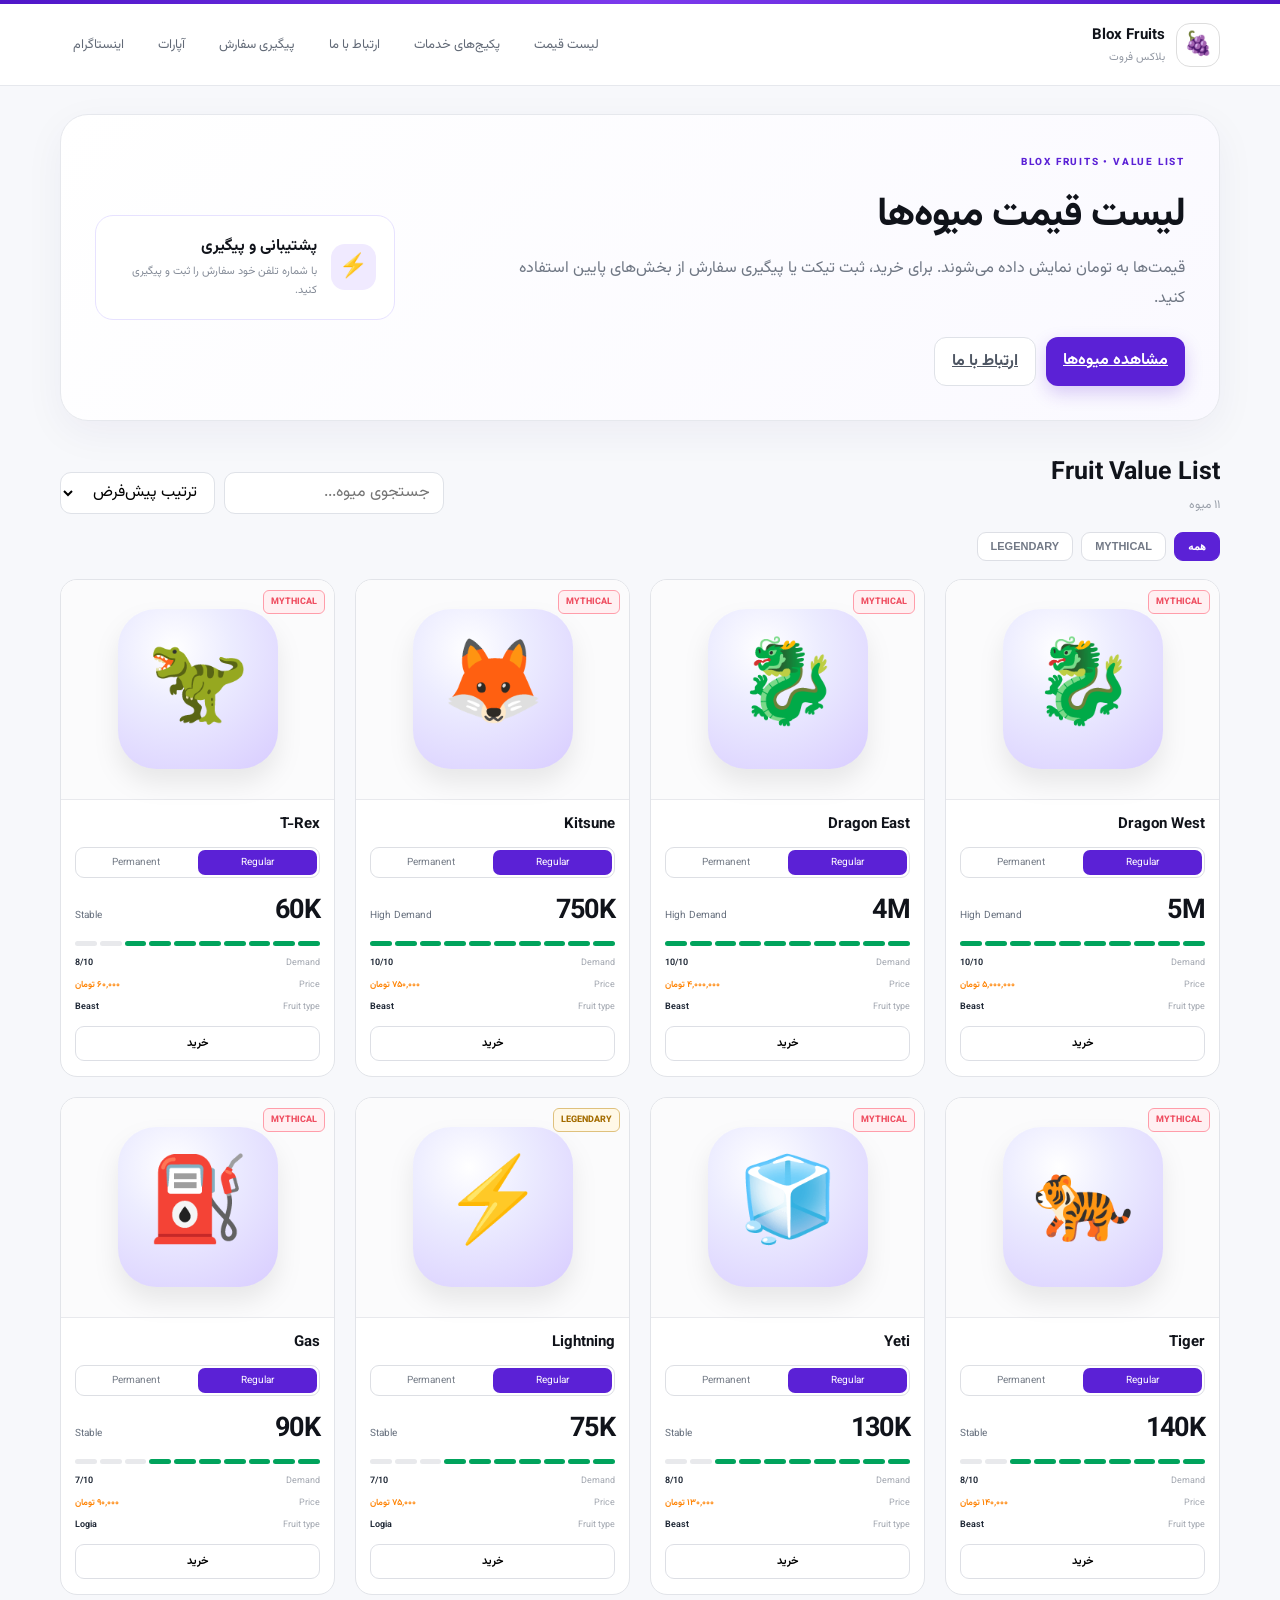
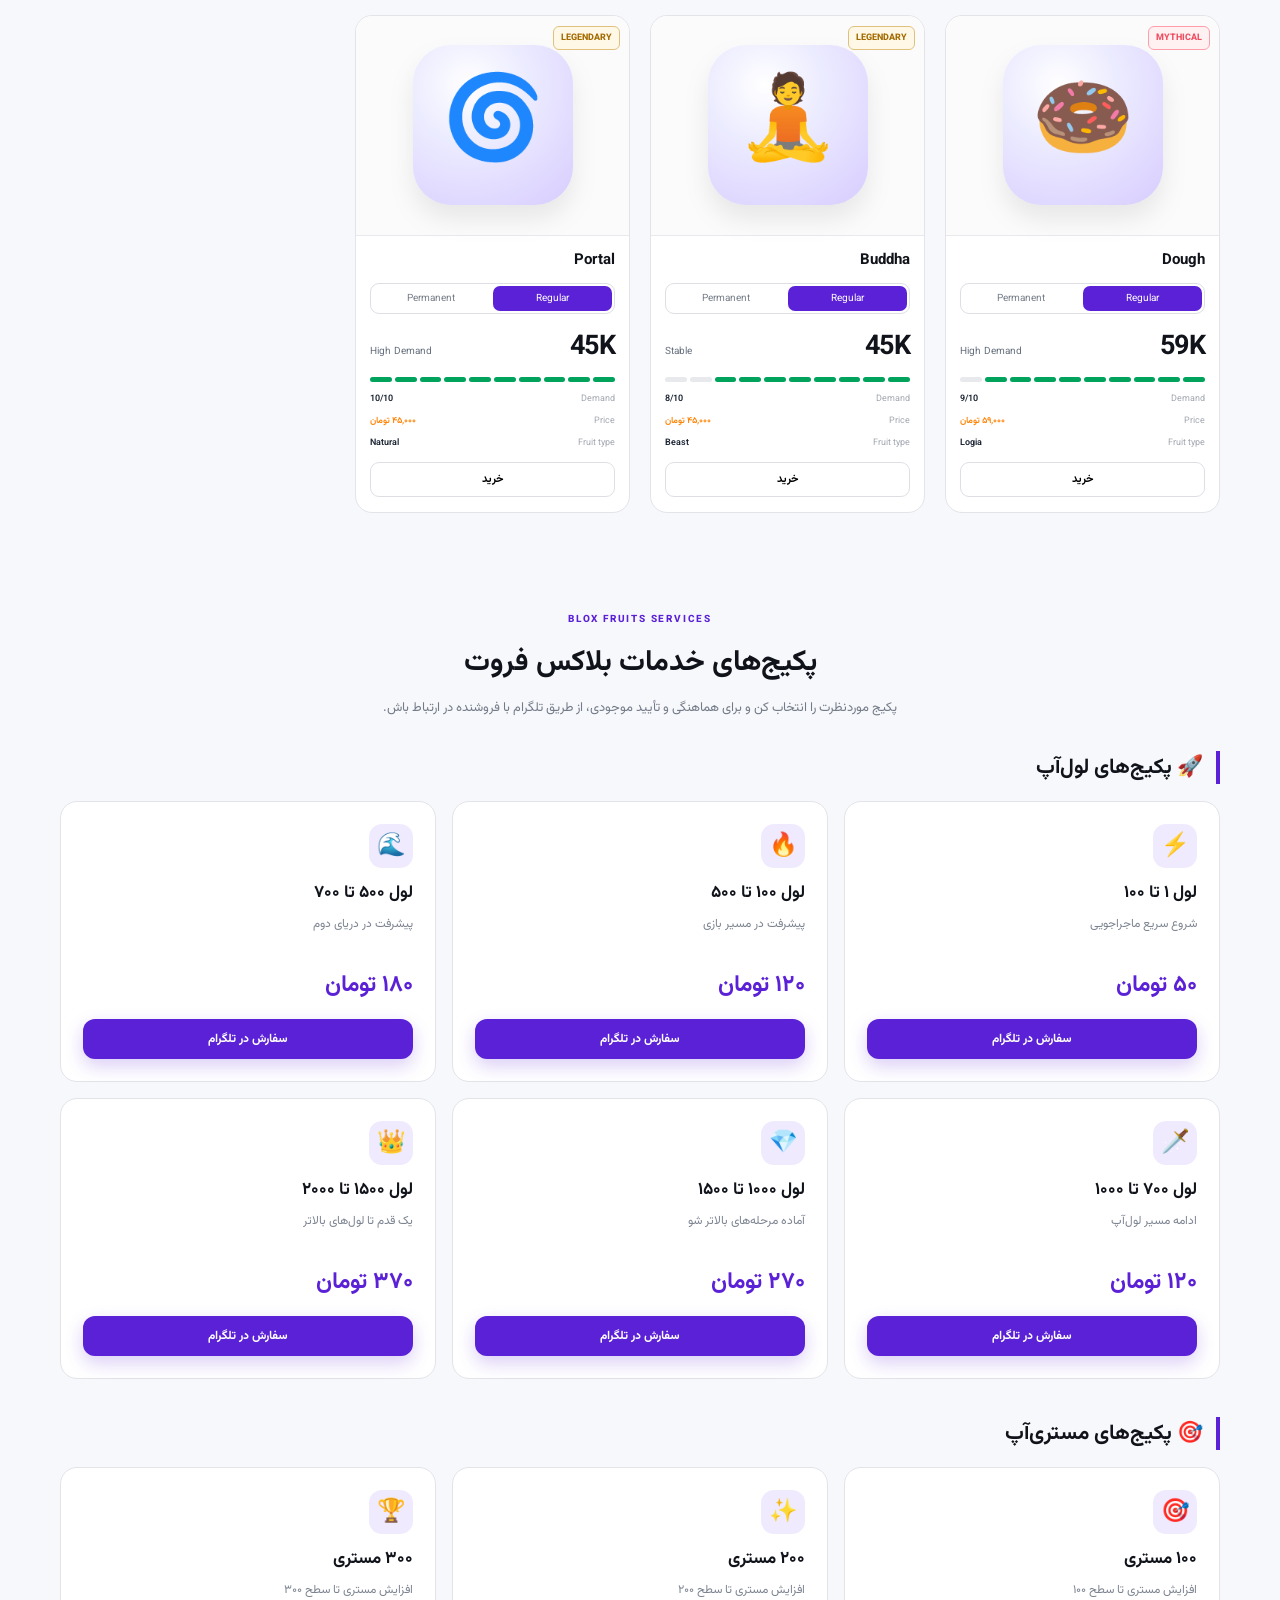
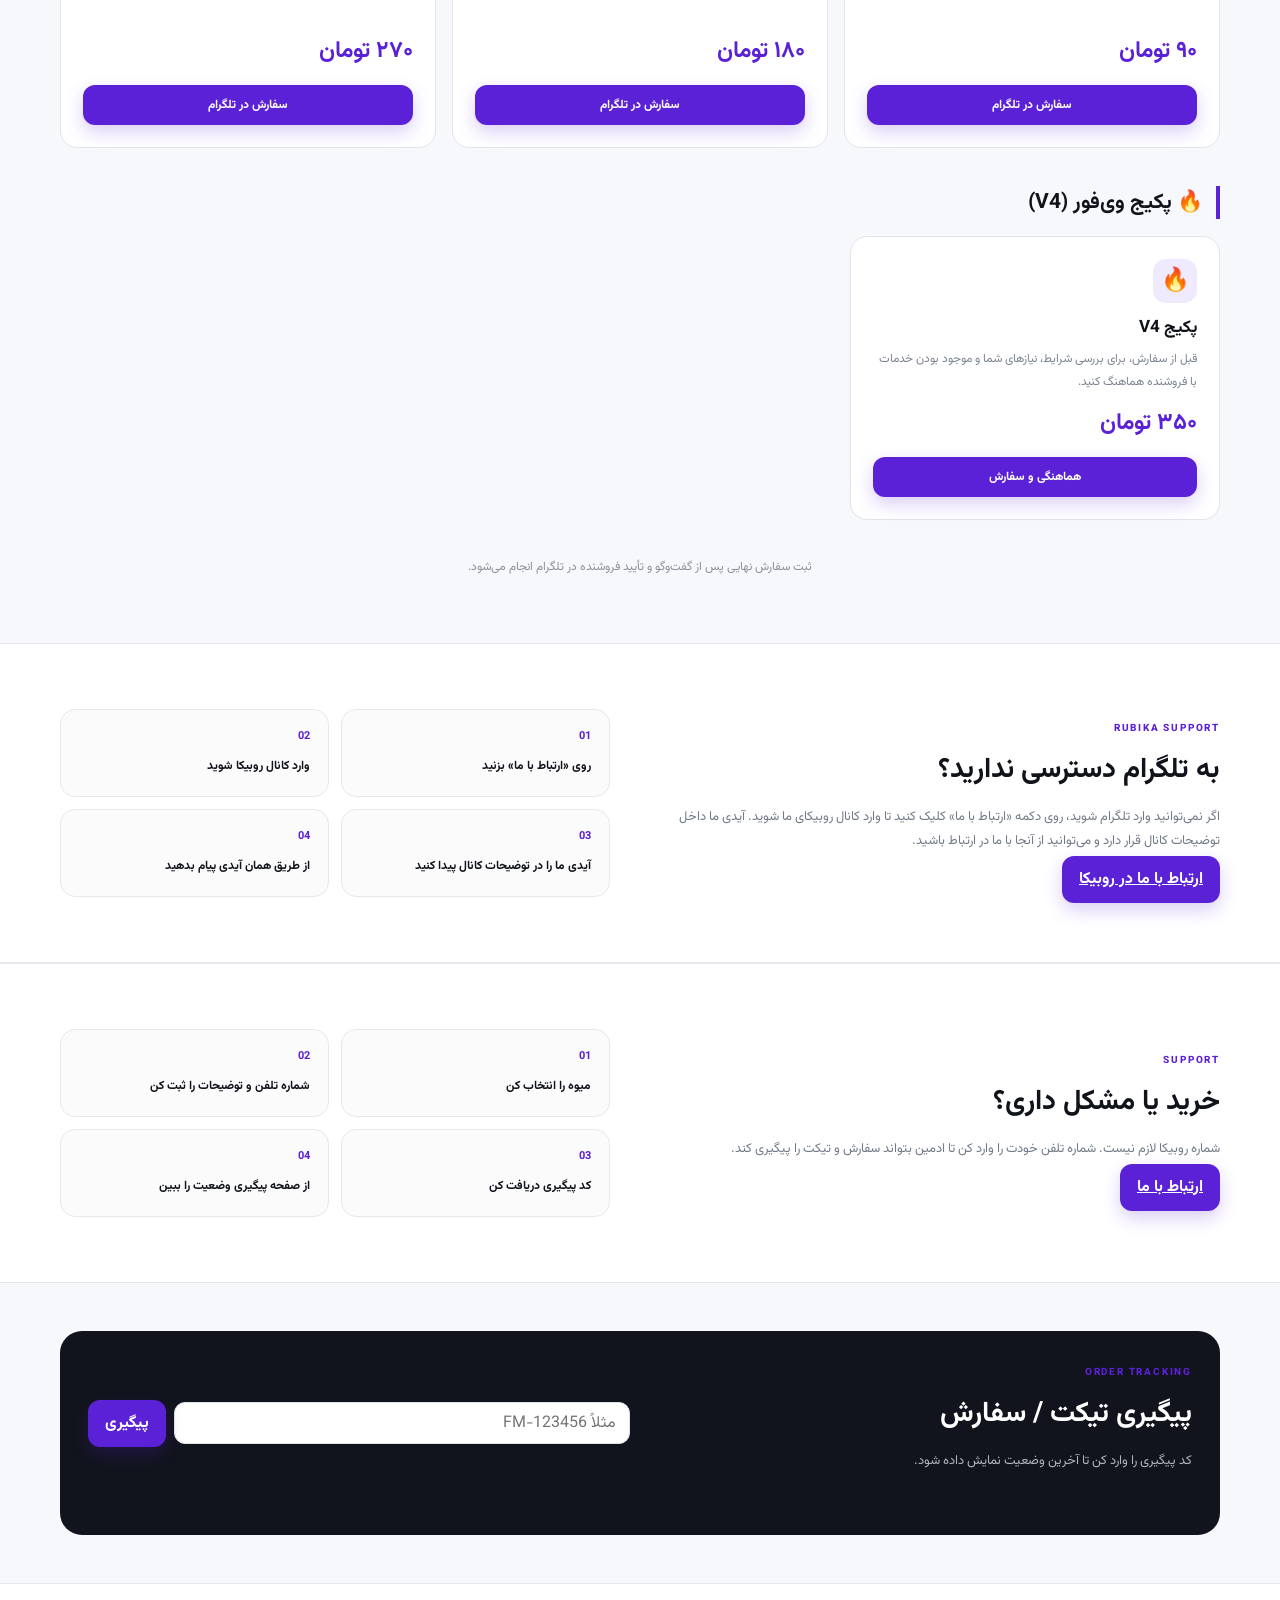
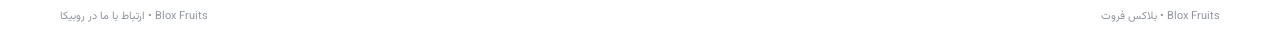
==== index.html @ 13aed423 "Add files via upload" ====
<!doctype html>
<html lang="fa" dir="rtl">
<head>
<meta charset="utf-8">
<meta name="viewport" content="width=device-width,initial-scale=1">
<title>Blox Fruits | بلاکس فروت</title>
<link rel="preconnect" href="https://fonts.googleapis.com">
<link rel="preconnect" href="https://fonts.gstatic.com" crossorigin>
<link href="https://fonts.googleapis.com/css2?family=Inter:wght@400;500;600;700;800&family=Vazirmatn:wght@400;500;600;700;800&display=swap" rel="stylesheet">
<link rel="stylesheet" href="style.css">
</head>
<body>
<div class="topline"></div>

<header class="header">
  <div class="brand">
    <div class="brand-mark">🍇</div>
    <div>
      <strong>Blox Fruits</strong>
      <small>بلاکس فروت</small>
    </div>
  </div>

  <nav class="nav">
    <a href="#values">لیست قیمت</a>
    <a href="#services">پکیج‌های خدمات</a>
    <a href="https://rubika.ir/bloxforut" target="_blank" rel="noopener noreferrer">ارتباط با ما</a>
    <a href="#track">پیگیری سفارش</a>
  
      <a href="https://www.aparat.com/Mkai91" target="_blank" rel="noopener noreferrer">آپارات</a>
      <a href="https://instagram.com/mikss12m?obrf=aGUxc2wwbnR4OXQ3" target="_blank" rel="noopener noreferrer">اینستاگرام</a>
    </nav>
</header>

<section class="hero">
  <div class="hero-copy">
    <span class="eyebrow">BLOX FRUITS • VALUE LIST</span>
    <h1>لیست قیمت میوه‌ها</h1>
    <p>قیمت‌ها به تومان نمایش داده می‌شوند. برای خرید، ثبت تیکت یا پیگیری سفارش از بخش‌های پایین استفاده کنید.</p>
    <div class="hero-actions">
      <a class="btn primary" href="#values">مشاهده میوه‌ها</a>
      <a class="btn ghost" href="https://rubika.ir/bloxforut" target="_blank" rel="noopener noreferrer">ارتباط با ما</a>
    </div>
  </div>
  <div class="hero-card">
    <div class="hero-icon">⚡</div>
    <div>
      <b>پشتیبانی و پیگیری</b>
      <span>با شماره تلفن خود سفارش را ثبت و پیگیری کنید.</span>
    </div>
  </div>
</section>

<main id="values" class="container">
  <div class="toolbar">
    <div>
      <h2>Fruit Value List</h2>
      <p id="resultCount">11 میوه</p>
    </div>
    <div class="tools">
      <input id="search" placeholder="جستجوی میوه..." aria-label="جستجوی میوه">
      <select id="sort">
        <option value="default">ترتیب پیش‌فرض</option>
        <option value="high">گران‌ترین</option>
        <option value="low">ارزان‌ترین</option>
        <option value="name">نام</option>
      </select>
    </div>
  </div>

  <div class="filters" id="filters">
    <button class="filter active" data-filter="all">همه</button>
    <button class="filter" data-filter="mythical">MYTHICAL</button>
    <button class="filter" data-filter="legendary">LEGENDARY</button>
  </div>

  <section class="grid" id="fruitGrid"></section>
</main>

<!-- بخش جدید پکیج‌های خدمات؛ استایل کلی سایت اصلی دست‌نخورده باقی مانده است. -->
<section id="services" class="services-section container">
  <div class="services-heading">
    <span class="eyebrow">BLOX FRUITS SERVICES</span>
    <h2>پکیج‌های خدمات بلاکس فروت</h2>
    <p>پکیج موردنظرت را انتخاب کن و برای هماهنگی و تأیید موجودی، از طریق تلگرام با فروشنده در ارتباط باش.</p>
  </div>
  <section class="service-group" aria-labelledby="level-title">
    <h3 id="level-title">🚀 پکیج‌های لول‌آپ</h3>
    <div class="service-grid">
      <article class="service-card"><span class="service-icon">⚡</span><h4>لول ۱ تا ۱۰۰</h4><p>شروع سریع ماجراجویی</p><strong>۵۰ تومان</strong><a class="btn primary service-buy" href="https://t.me/Alifasiy?text=%D8%B3%D9%84%D8%A7%D9%85%D8%8C%20%D9%BE%DA%A9%DB%8C%D8%AC%20%D9%84%D9%88%D9%84%E2%80%8C%D8%A2%D9%BE%20%D9%84%D9%88%D9%84%201%20%D8%AA%D8%A7%20100%20%D8%A8%D8%A7%20%D9%82%DB%8C%D9%85%D8%AA%2050%20%D8%AA%D9%88%D9%85%D8%A7%D9%86%20%D8%B1%D8%A7%20%D9%85%DB%8C%E2%80%8C%D8%AE%D9%88%D8%A7%D9%87%D9%85." target="_blank" rel="noopener noreferrer">سفارش در تلگرام</a></article>
      <article class="service-card"><span class="service-icon">🔥</span><h4>لول ۱۰۰ تا ۵۰۰</h4><p>پیشرفت در مسیر بازی</p><strong>۱۲۰ تومان</strong><a class="btn primary service-buy" href="https://t.me/Alifasiy?text=%D8%B3%D9%84%D8%A7%D9%85%D8%8C%20%D9%BE%DA%A9%DB%8C%D8%AC%20%D9%84%D9%88%D9%84%E2%80%8C%D8%A2%D9%BE%20%D9%84%D9%88%D9%84%20100%20%D8%AA%D8%A7%20500%20%D8%A8%D8%A7%20%D9%82%DB%8C%D9%85%D8%AA%20120%20%D8%AA%D9%88%D9%85%D8%A7%D9%86%20%D8%B1%D8%A7%20%D9%85%DB%8C%E2%80%8C%D8%AE%D9%88%D8%A7%D9%87%D9%85." target="_blank" rel="noopener noreferrer">سفارش در تلگرام</a></article>
      <article class="service-card"><span class="service-icon">🌊</span><h4>لول ۵۰۰ تا ۷۰۰</h4><p>پیشرفت در دریای دوم</p><strong>۱۸۰ تومان</strong><a class="btn primary service-buy" href="https://t.me/Alifasiy?text=%D8%B3%D9%84%D8%A7%D9%85%D8%8C%20%D9%BE%DA%A9%DB%8C%D8%AC%20%D9%84%D9%88%D9%84%E2%80%8C%D8%A2%D9%BE%20%D9%84%D9%88%D9%84%20500%20%D8%AA%D8%A7%20700%20%D8%AF%D8%B1%DB%8C%D8%A7%DB%8C%20%D8%AF%D9%88%D9%85%20%D8%A8%D8%A7%20%D9%82%DB%8C%D9%85%D8%AA%20180%20%D8%AA%D9%88%D9%85%D8%A7%D9%86%20%D8%B1%D8%A7%20%D9%85%DB%8C%E2%80%8C%D8%AE%D9%88%D8%A7%D9%87%D9%85." target="_blank" rel="noopener noreferrer">سفارش در تلگرام</a></article>
      <article class="service-card"><span class="service-icon">🗡️</span><h4>لول ۷۰۰ تا ۱۰۰۰</h4><p>ادامه مسیر لول‌آپ</p><strong>۱۲۰ تومان</strong><a class="btn primary service-buy" href="https://t.me/Alifasiy?text=%D8%B3%D9%84%D8%A7%D9%85%D8%8C%20%D9%BE%DA%A9%DB%8C%D8%AC%20%D9%84%D9%88%D9%84%E2%80%8C%D8%A2%D9%BE%20%D9%84%D9%88%D9%84%20700%20%D8%AA%D8%A7%201000%20%D8%A8%D8%A7%20%D9%82%DB%8C%D9%85%D8%AA%20120%20%D8%AA%D9%88%D9%85%D8%A7%D9%86%20%D8%B1%D8%A7%20%D9%85%DB%8C%E2%80%8C%D8%AE%D9%88%D8%A7%D9%87%D9%85." target="_blank" rel="noopener noreferrer">سفارش در تلگرام</a></article>
      <article class="service-card"><span class="service-icon">💎</span><h4>لول ۱۰۰۰ تا ۱۵۰۰</h4><p>آماده مرحله‌های بالاتر شو</p><strong>۲۷۰ تومان</strong><a class="btn primary service-buy" href="https://t.me/Alifasiy?text=%D8%B3%D9%84%D8%A7%D9%85%D8%8C%20%D9%BE%DA%A9%DB%8C%D8%AC%20%D9%84%D9%88%D9%84%E2%80%8C%D8%A2%D9%BE%20%D9%84%D9%88%D9%84%201000%20%D8%AA%D8%A7%201500%20%D8%A8%D8%A7%20%D9%82%DB%8C%D9%85%D8%AA%20270%20%D8%AA%D9%88%D9%85%D8%A7%D9%86%20%D8%B1%D8%A7%20%D9%85%DB%8C%E2%80%8C%D8%AE%D9%88%D8%A7%D9%87%D9%85." target="_blank" rel="noopener noreferrer">سفارش در تلگرام</a></article>
      <article class="service-card"><span class="service-icon">👑</span><h4>لول ۱۵۰۰ تا ۲۰۰۰</h4><p>یک قدم تا لول‌های بالاتر</p><strong>۳۷۰ تومان</strong><a class="btn primary service-buy" href="https://t.me/Alifasiy?text=%D8%B3%D9%84%D8%A7%D9%85%D8%8C%20%D9%BE%DA%A9%DB%8C%D8%AC%20%D9%84%D9%88%D9%84%E2%80%8C%D8%A2%D9%BE%20%D9%84%D9%88%D9%84%201500%20%D8%AA%D8%A7%202000%20%D8%A8%D8%A7%20%D9%82%DB%8C%D9%85%D8%AA%20370%20%D8%AA%D9%88%D9%85%D8%A7%D9%86%20%D8%B1%D8%A7%20%D9%85%DB%8C%E2%80%8C%D8%AE%D9%88%D8%A7%D9%87%D9%85." target="_blank" rel="noopener noreferrer">سفارش در تلگرام</a></article>
    </div>
  </section>
  <section class="service-group" aria-labelledby="mastery-title">
    <h3 id="mastery-title">🎯 پکیج‌های مستری‌آپ</h3>
    <div class="service-grid service-grid-3">
      <article class="service-card"><span class="service-icon">🎯</span><h4>۱۰۰ مستری</h4><p>افزایش مستری تا سطح ۱۰۰</p><strong>۹۰ تومان</strong><a class="btn primary service-buy" href="https://t.me/Alifasiy?text=%D8%B3%D9%84%D8%A7%D9%85%D8%8C%20%D9%BE%DA%A9%DB%8C%D8%AC%20100%20%D9%85%D8%B3%D8%AA%D8%B1%DB%8C%20%D8%A8%D8%A7%20%D9%82%DB%8C%D9%85%D8%AA%2090%20%D8%AA%D9%88%D9%85%D8%A7%D9%86%20%D8%B1%D8%A7%20%D9%85%DB%8C%E2%80%8C%D8%AE%D9%88%D8%A7%D9%87%D9%85." target="_blank" rel="noopener noreferrer">سفارش در تلگرام</a></article>
      <article class="service-card"><span class="service-icon">✨</span><h4>۲۰۰ مستری</h4><p>افزایش مستری تا سطح ۲۰۰</p><strong>۱۸۰ تومان</strong><a class="btn primary service-buy" href="https://t.me/Alifasiy?text=%D8%B3%D9%84%D8%A7%D9%85%D8%8C%20%D9%BE%DA%A9%DB%8C%D8%AC%20200%20%D9%85%D8%B3%D8%AA%D8%B1%DB%8C%20%D8%A8%D8%A7%20%D9%82%DB%8C%D9%85%D8%AA%20180%20%D8%AA%D9%88%D9%85%D8%A7%D9%86%20%D8%B1%D8%A7%20%D9%85%DB%8C%E2%80%8C%D8%AE%D9%88%D8%A7%D9%87%D9%85." target="_blank" rel="noopener noreferrer">سفارش در تلگرام</a></article>
      <article class="service-card"><span class="service-icon">🏆</span><h4>۳۰۰ مستری</h4><p>افزایش مستری تا سطح ۳۰۰</p><strong>۲۷۰ تومان</strong><a class="btn primary service-buy" href="https://t.me/Alifasiy?text=%D8%B3%D9%84%D8%A7%D9%85%D8%8C%20%D9%BE%DA%A9%DB%8C%D8%AC%20300%20%D9%85%D8%B3%D8%AA%D8%B1%DB%8C%20%D8%A8%D8%A7%20%D9%82%DB%8C%D9%85%D8%AA%20270%20%D8%AA%D9%88%D9%85%D8%A7%D9%86%20%D8%B1%D8%A7%20%D9%85%DB%8C%E2%80%8C%D8%AE%D9%88%D8%A7%D9%87%D9%85." target="_blank" rel="noopener noreferrer">سفارش در تلگرام</a></article>
    </div>
  </section>
  <section class="service-group" aria-labelledby="v4-title">
    <h3 id="v4-title">🔥 پکیج وی‌فور (V4)</h3>
    <div class="service-grid service-grid-3">
      <article class="service-card v4-card"><span class="service-icon">🔥</span><h4>پکیج V4</h4><p>قبل از سفارش، برای بررسی شرایط، نیازهای شما و موجود بودن خدمات با فروشنده هماهنگ کنید.</p><strong>۳۵۰ تومان</strong><a class="btn primary service-buy" href="https://t.me/Alifasiy?text=%D8%B3%D9%84%D8%A7%D9%85%D8%8C%20%D8%A8%D8%B1%D8%A7%DB%8C%20%D9%BE%DA%A9%DB%8C%D8%AC%20V4%20%D8%A8%D8%A7%20%D9%82%DB%8C%D9%85%D8%AA%20350%20%D8%AA%D9%88%D9%85%D8%A7%D9%86%20%D9%88%20%D8%A8%D8%B1%D8%B1%D8%B3%DB%8C%20%D9%85%D9%88%D8%AC%D9%88%D8%AF%DB%8C%20%D8%AE%D8%AF%D9%85%D8%AA%20%D9%BE%DB%8C%D8%A7%D9%85%20%D9%85%DB%8C%E2%80%8C%D8%AF%D9%87%D9%85." target="_blank" rel="noopener noreferrer">هماهنگی و سفارش</a></article>
    </div>
  </section>
  <p class="services-note">ثبت سفارش نهایی پس از گفت‌وگو و تأیید فروشنده در تلگرام انجام می‌شود.</p>
</section>

<!-- بخش راهنمای ارتباط از طریق روبیکا؛ افزوده‌شده بدون تغییر در طراحی سایر بخش‌ها -->
<section id="rubika-help" class="info-section">
  <div class="container info-grid">
    <div>
      <span class="eyebrow">RUBIKA SUPPORT</span>
      <h2>به تلگرام دسترسی ندارید؟</h2>
      <p>اگر نمی‌توانید وارد تلگرام شوید، روی دکمه «ارتباط با ما» کلیک کنید تا وارد کانال روبیکای ما شوید. آیدی ما داخل توضیحات کانال قرار دارد و می‌توانید از آنجا با ما در ارتباط باشید.</p>
      <a class="btn primary" href="https://rubika.ir/bloxforut" target="_blank" rel="noopener noreferrer">ارتباط با ما در روبیکا</a>
    </div>
    <div class="steps">
      <div><b>01</b><span>روی «ارتباط با ما» بزنید</span></div>
      <div><b>02</b><span>وارد کانال روبیکا شوید</span></div>
      <div><b>03</b><span>آیدی ما را در توضیحات کانال پیدا کنید</span></div>
      <div><b>04</b><span>از طریق همان آیدی پیام بدهید</span></div>
    </div>
  </div>
</section>

<section id="support" class="info-section">
  <div class="container info-grid">
    <div>
      <span class="eyebrow">SUPPORT</span>
      <h2>خرید یا مشکل داری؟</h2>
      <p>شماره روبیکا لازم نیست. شماره تلفن خودت را وارد کن تا ادمین بتواند سفارش و تیکت را پیگیری کند.</p>
      <a class="btn primary" href="https://rubika.ir/bloxforut" target="_blank" rel="noopener noreferrer">ارتباط با ما</a>
    </div>
    <div class="steps">
      <div><b>01</b><span>میوه را انتخاب کن</span></div>
      <div><b>02</b><span>شماره تلفن و توضیحات را ثبت کن</span></div>
      <div><b>03</b><span>کد پیگیری دریافت کن</span></div>
      <div><b>04</b><span>از صفحه پیگیری وضعیت را ببین</span></div>
    </div>
  </div>
</section>

<section id="track" class="container track-section">
  <div class="track-card">
    <div>
      <span class="eyebrow">ORDER TRACKING</span>
      <h2>پیگیری تیکت / سفارش</h2>
      <p>کد پیگیری را وارد کن تا آخرین وضعیت نمایش داده شود.</p>
    </div>
    <div class="track-form">
      <input id="trackInput" placeholder="مثلاً FM-123456">
      <button class="btn primary" id="trackBtn">پیگیری</button>
    </div>
    <div id="trackResult" class="track-result"></div>
  </div>
</section>

<footer>
  <div>Blox Fruits • بلاکس فروت</div>
  <div>Blox Fruits • ارتباط با ما در روبیکا</div>
</footer><script>
const defaultFruits = [
  {name:"Dragon West", price:5000000, rarity:"mythical", value:"5M", demand:10, type:"Beast", emoji:"🐉", img:"https://cdn3.emoji.gg/emojis/54696-dragon-bloxfruits.png", stock:10},
  {name:"Dragon East", price:4000000, rarity:"mythical", value:"4M", demand:10, type:"Beast", emoji:"🐉", img:"https://cdn3.emoji.gg/emojis/54696-dragon-bloxfruits.png", stock:10},
  {name:"Kitsune", price:750000, rarity:"mythical", value:"750K", demand:10, type:"Beast", emoji:"🦊", img:"https://cdn3.emoji.gg/emojis/72523-kitsune.png", stock:10},
  {name:"T-Rex", price:60000, rarity:"mythical", value:"60K", demand:8, type:"Beast", emoji:"🦖", img:"https://cdn3.emoji.gg/emojis/84313-trex-bloxfruits.png", stock:10},
  {name:"Tiger", price:140000, rarity:"mythical", value:"140K", demand:8, type:"Beast", emoji:"🐅", img:"https://cdn3.emoji.gg/emojis/988436-tigerfruit.png", stock:10},
  {name:"Yeti", price:130000, rarity:"mythical", value:"130K", demand:8, type:"Beast", emoji:"🧊", img:"https://cdn3.emoji.gg/emojis/109777-yetifruit.png", stock:10},
  {name:"Lightning", price:75000, rarity:"legendary", value:"75K", demand:7, type:"Logia", emoji:"⚡", img:"images/lightning.png", stock:10},
  {name:"Gas", price:90000, rarity:"mythical", value:"90K", demand:7, type:"Logia", emoji:"⛽", img:"https://cdn3.emoji.gg/emojis/42114-gas-fruit.png", stock:10},
  {name:"Dough", price:59000, rarity:"mythical", value:"59K", demand:9, type:"Logia", emoji:"🍩", img:"https://cdn3.emoji.gg/emojis/38301-dough-bloxfruits.png", stock:10},
  {name:"Buddha", price:45000, rarity:"legendary", value:"45K", demand:8, type:"Beast", emoji:"🧘", img:"https://cdn3.emoji.gg/emojis/4055-buddha-bloxfruits.png", stock:10},
  {name:"Portal", price:45000, rarity:"legendary", value:"45K", demand:10, type:"Natural", emoji:"🌀", img:"https://cdn3.emoji.gg/emojis/55921-portal-bloxfruits.png", stock:10}
];

let fruits = JSON.parse(localStorage.getItem("fruitProducts") || "null") || defaultFruits;
function saveProducts(){ localStorage.setItem("fruitProducts", JSON.stringify(fruits)); }
function productValue(f){ return f.price>=1000000 ? (f.price/1000000).toFixed(1).replace(".0","")+"M" : f.price>=1000 ? Math.round(f.price/1000)+"K" : String(f.price); }

const fmt = n => new Intl.NumberFormat("fa-IR").format(n) + " تومان";
const grid = document.getElementById("fruitGrid");
const search = document.getElementById("search");
const sort = document.getElementById("sort");
const count = document.getElementById("resultCount");
let activeFilter = "all";

function render(){
  let data = fruits.filter(f => activeFilter==="all" || f.rarity===activeFilter)
                   .filter(f => f.name.toLowerCase().includes(search.value.trim().toLowerCase()));
  if(sort.value==="high") data.sort((a,b)=>b.price-a.price);
  if(sort.value==="low") data.sort((a,b)=>a.price-b.price);
  if(sort.value==="name") data.sort((a,b)=>a.name.localeCompare(b.name));
  count.textContent = `${data.length.toLocaleString("fa-IR")} میوه`;
  grid.innerHTML = data.map((f,i)=>`
    <article class="fruit-card">
      <div class="image-area">
        <span class="rarity ${f.rarity}">${f.rarity.toUpperCase()}</span>
        ${f.img ? `<img src="${f.img}" alt="${f.name}" loading="lazy" onerror="this.style.display='none';this.nextElementSibling.style.display='grid'">` : ""}
        <div class="fallback" style="${f.img?'display:none':''}">${f.emoji}</div>
      </div>
      <div class="card-body">
        <h3>${f.name}</h3>
        <div class="switch"><span class="active">Regular</span><span>Permanent</span></div>
        <div class="value-row"><strong>${f.value}</strong><span class="state">${f.demand>=9?"High Demand":"Stable"}</span></div>
        <div class="meter">${Array.from({length:10},(_,x)=>`<i class="${x<f.demand?'on':''}"></i>`).join("")}</div>
        <div class="meta"><span>Demand</span><b>${f.demand}/10</b></div>
        <div class="meta"><span>Price</span><b class="orange">${fmt(f.price)}</b></div>
        <div class="meta"><span>Fruit type</span><b>${f.type}</b></div>
        <button class="buy" data-fruit="${f.name}">خرید</button>
      </div>
    </article>`).join("");
  document.querySelectorAll(".buy").forEach(btn => {
    btn.onclick = () => window.open("https://t.me/Ikal90w", "_blank", "noopener,noreferrer");
  });
}
render();
search.oninput=render; sort.onchange=render;
document.querySelectorAll(".filter").forEach(btn=>btn.onclick=()=>{
  document.querySelectorAll(".filter").forEach(x=>x.classList.remove("active"));
  btn.classList.add("active"); activeFilter=btn.dataset.filter; render();
});

const ticketModal=document.getElementById("ticketModal");

</script>
<script src="https://cdn.jsdelivr.net/npm/@supabase/supabase-js@2"></script>
<script src="./supabase-config.js"></script>
</body>
</html>
---- style.css ----
*{box-sizing:border-box}
:root{--purple:#5b21d6;--purple2:#7c3aed;--ink:#10131a;--muted:#7d8491;--line:#e6e8ed;--bg:#f7f8fb;--orange:#ff8a00}
html{scroll-behavior:smooth}
body{margin:0;background:var(--bg);color:var(--ink);font-family:Vazirmatn,Inter,Arial,sans-serif}
.topline{height:4px;background:linear-gradient(90deg,#4f16c8,#7c3aed,#4f16c8)}
.header{position:sticky;top:0;z-index:20;height:82px;background:rgba(255,255,255,.96);backdrop-filter:blur(16px);border-bottom:1px solid var(--line);display:flex;align-items:center;justify-content:space-between;padding:0 max(22px,calc((100% - 1160px)/2))}
.brand{display:flex;align-items:center;gap:11px}.brand-mark{width:44px;height:44px;border:1px solid #ddd;border-radius:14px;display:grid;place-items:center;font-size:23px;background:#fff}.brand strong{display:block;font-size:15px}.brand small{display:block;color:#9298a3;font-size:11px;margin-top:2px}
.nav{display:flex;align-items:center;gap:8px}.nav a,.admin-nav{border:0;background:transparent;text-decoration:none;color:#626a77;padding:10px 13px;border-radius:10px;font:inherit;font-size:13px;cursor:pointer}.nav a:hover,.admin-nav:hover{background:#f2efff;color:var(--purple)}.admin-nav{border:1px solid #ddd}
.hero{max-width:1160px;margin:28px auto 16px;padding:34px;border:1px solid var(--line);border-radius:28px;background:linear-gradient(135deg,#fff,#faf9ff);display:flex;justify-content:space-between;align-items:center;gap:30px;box-shadow:0 12px 40px rgba(40,20,100,.05)}.hero-copy{max-width:680px}.eyebrow{font-size:10px;letter-spacing:1.8px;color:var(--purple);font-weight:800}.hero h1{font-size:40px;margin:10px 0 8px;letter-spacing:-1.2px}.hero p{color:#6f7784;line-height:1.9;margin:0}.hero-actions{display:flex;gap:10px;margin-top:22px}.btn{border:0;border-radius:12px;padding:11px 17px;font:inherit;font-weight:700;cursor:pointer}.primary{background:var(--purple);color:#fff;box-shadow:0 7px 18px rgba(91,33,214,.22)}.primary:hover{background:#4d1ab7}.ghost{background:#fff;color:#4e5663;border:1px solid #dfe2e8}.hero-card{min-width:270px;max-width:300px;padding:18px;border:1px solid #e7e2ff;background:#fff;border-radius:18px;display:flex;gap:14px;align-items:center}.hero-icon{width:46px;height:46px;border-radius:14px;background:#f0eaff;display:grid;place-items:center;font-size:23px}.hero-card span{display:block;color:#858c98;font-size:11px;margin-top:4px;line-height:1.7}
.container{max-width:1160px;margin:0 auto}.toolbar{display:flex;justify-content:space-between;align-items:end;gap:20px;margin-top:32px}.toolbar h2{font-size:25px;margin:0}.toolbar p{margin:4px 0 0;color:#9aa0aa;font-size:12px}.tools{display:flex;gap:9px}.tools input,.tools select,.admin-toolbar input,.admin-toolbar select,.track-form input{height:42px;border:1px solid #dfe2e8;border-radius:11px;background:#fff;padding:0 13px;font:inherit;outline:none}.tools input{width:220px}.tools select{width:155px}.tools input:focus,.tools select:focus,.admin-toolbar input:focus{border-color:#b9a4f7;box-shadow:0 0 0 3px #f0ebff}
.filters{display:flex;gap:8px;margin:18px 0}.filter{background:#fff;border:1px solid #dddfe5;border-radius:9px;padding:7px 13px;font-size:11px;font-weight:700;color:#727986;cursor:pointer}.filter.active{background:var(--purple);color:#fff;border-color:var(--purple)}
.grid{display:grid;grid-template-columns:repeat(4,1fr);gap:20px;padding-bottom:55px}.fruit-card{background:#fff;border:1px solid #e2e4e9;border-radius:17px;overflow:hidden;transition:.2s;min-width:0}.fruit-card:hover{transform:translateY(-3px);box-shadow:0 16px 35px rgba(23,27,40,.08)}.image-area{height:220px;background:#fbfbfc;border-bottom:1px solid #e8e9ed;position:relative;display:grid;place-items:center}.image-area img{width:180px;height:180px;object-fit:contain;filter:drop-shadow(0 14px 12px rgba(0,0,0,.08))}.rarity{position:absolute;top:10px;right:9px;font-size:9px;padding:4px 7px;border-radius:6px;border:1px solid;font-weight:800;z-index:2}.rarity.mythical{color:#ef4e61;background:#fff0f2;border-color:#ff9daa}.rarity.legendary{color:#a46c00;background:#fff8e7;border-color:#dfc17d}.fallback{width:160px;height:160px;border-radius:38px;background:radial-gradient(circle at 35% 25%,#fff, #ececff 36%,#d8ccff);display:grid;place-items:center;font-size:82px;filter:drop-shadow(0 14px 12px rgba(0,0,0,.08))}
.card-body{padding:13px 14px 15px}.card-body h3{font-size:15px;margin:0 0 11px}.switch{height:31px;border:1px solid #dddfe4;border-radius:9px;display:flex;overflow:hidden;margin-bottom:12px}.switch span{flex:1;display:grid;place-items:center;font-size:10px;color:#777e89}.switch .active{background:var(--purple);color:#fff;margin:2px;border-radius:7px}.value-row{display:flex;align-items:baseline;justify-content:space-between}.value-row strong{font-size:27px;letter-spacing:-.7px}.state{font-size:10px;color:#67707e}.meter{display:grid;grid-template-columns:repeat(10,1fr);gap:3px;margin:8px 0 2px}.meter i{height:5px;background:#e8e9ec;border-radius:4px}.meter i.on{background:#00a35c}.meta{display:flex;justify-content:space-between;font-size:9px;padding-top:8px;color:#a2a7b0}.meta b{font-weight:600;color:#1d2634}.meta .orange{color:#ff8200}.buy{width:100%;margin-top:12px;border:1px solid #dddfe5;background:#fff;border-radius:9px;padding:8px;font:inherit;font-size:11px;font-weight:700;cursor:pointer}.buy:hover{border-color:var(--purple);color:var(--purple);background:#faf8ff}
.info-section{background:#fff;border-top:1px solid var(--line);border-bottom:1px solid var(--line);padding:65px 0}.info-grid{display:grid;grid-template-columns:1fr 1fr;gap:60px;align-items:center}.info-grid h2,.track-card h2{font-size:28px;margin:8px 0}.info-grid p,.track-card p{color:#737b88;line-height:1.9;font-size:13px}.steps{display:grid;grid-template-columns:1fr 1fr;gap:12px}.steps div{padding:18px;border:1px solid #e7e8ec;border-radius:15px;background:#fbfbfc}.steps b{color:var(--purple);font-size:11px;display:block;margin-bottom:8px}.steps span{font-size:12px;font-weight:700}
.track-section{padding:48px 0}.track-card{background:#11141c;color:#fff;border-radius:22px;padding:28px;display:grid;grid-template-columns:1fr 1fr;gap:20px}.track-card p{color:#aeb4bf}.track-form{display:flex;gap:8px;align-items:center}.track-form input{flex:1}.track-result{grid-column:1/-1}.track-ticket{border:1px solid #343946;border-radius:14px;padding:15px;background:#171b24}.track-ticket>div:first-child{display:flex;justify-content:space-between}.status{font-size:9px;border-radius:7px;padding:4px 7px;background:#342a0d;color:#f4bd2e}.status.Processing{background:#2b2248;color:#b79cff}.status.Completed{background:#123f2c;color:#55dfa1}.status.Cancelled{background:#47202a;color:#ff8b9d}.reply{margin-top:10px;padding:10px;border-radius:10px;background:#222733;color:#dce0e8;font-size:12px}.reply small{display:block;color:#8c94a3;margin-top:4px}.notfound{color:#ff9aa8}
footer{border-top:1px solid var(--line);background:#fff;padding:24px max(22px,calc((100% - 1160px)/2));display:flex;justify-content:space-between;color:#9097a2;font-size:11px}
.modal{position:fixed;inset:0;background:rgba(10,12,18,.56);z-index:50;display:none;align-items:center;justify-content:center;padding:18px}.modal.open{display:flex}.modal-box{width:min(680px,100%);max-height:90vh;overflow:auto;background:#fff;border-radius:22px;padding:27px;position:relative;box-shadow:0 30px 80px rgba(0,0,0,.25)}.close{position:absolute;top:14px;left:14px;width:32px;height:32px;border:0;border-radius:9px;background:#f3f4f6;font-size:22px;cursor:pointer}.modal-box h2{margin:8px 0 8px}.modal-box>p{color:#7e8591;font-size:12px}.form-grid{display:grid;grid-template-columns:1fr 1fr;gap:12px}.modal-box label{display:block;color:#5f6672;font-size:11px;font-weight:700;margin:12px 0}.modal-box input,.modal-box select,.modal-box textarea{width:100%;margin-top:6px;border:1px solid #dfe2e8;border-radius:10px;padding:10px;font:inherit;outline:none}.modal-box textarea{resize:vertical}.full{width:100%;margin-top:8px}.success{margin-top:14px;background:#ecfff5;color:#167449;border:1px solid #bdebd4;border-radius:11px;padding:12px;font-size:12px;line-height:1.8}.error{color:#c62e4c;font-size:11px;margin-top:8px}.admin-box{width:min(950px,100%)}.admin-head{display:flex;justify-content:space-between;align-items:center}.admin-toolbar{display:flex;gap:9px;margin:18px 0}.admin-toolbar input{flex:1}.ticket-list{display:grid;gap:12px}.admin-ticket{border:1px solid #e3e5ea;border-radius:15px;padding:14px;background:#fbfbfc}.admin-ticket-head{display:flex;justify-content:space-between;gap:10px;align-items:center}.admin-ticket-head strong{font-size:13px}.admin-ticket-head span{font-size:9px;color:#9aa1ac;margin-right:9px}.admin-ticket-head select{border:1px solid #dddfe5;border-radius:8px;padding:7px;font:inherit;font-size:10px}.admin-details{display:flex;flex-wrap:wrap;gap:14px;margin:12px 0;color:#5e6673;font-size:11px}.admin-ticket p{font-size:11px;color:#747c88}.reply-row{display:flex;gap:8px}.reply-row input{flex:1;border:1px solid #dddfe5;border-radius:9px;padding:9px;font:inherit}.admin-reply{margin-top:8px;padding:9px;border-radius:9px;background:#f0ebff;color:#4f2ab2;font-size:11px}.admin-reply small{display:block;color:#8a76c8;margin-top:3px}.empty{text-align:center;padding:35px;color:#9aa0aa}

@media(max-width:1050px){.grid{grid-template-columns:repeat(3,1fr)}.hero,.container{margin-left:20px;margin-right:20px}.header{padding:0 20px}}
@media(max-width:760px){.header{height:auto;padding:13px 16px;align-items:flex-start}.nav a{display:none}.nav{gap:4px}.hero{margin-top:16px;padding:24px;display:block}.hero h1{font-size:31px}.hero-card{margin-top:20px;max-width:none}.toolbar{display:block}.tools{margin-top:14px}.tools input{flex:1;width:auto}.tools select{width:145px}.grid{grid-template-columns:repeat(2,1fr);gap:12px}.image-area{height:180px}.image-area img{width:145px;height:145px}.fallback{width:135px;height:135px;font-size:65px}.info-grid{grid-template-columns:1fr;gap:30px;padding:0 20px}.track-section{padding:35px 20px}.track-card{grid-template-columns:1fr}.track-form{width:100%}.form-grid{grid-template-columns:1fr}footer{display:block;padding:20px}.admin-details{display:grid;gap:7px}}
@media(max-width:430px){.grid{grid-template-columns:1fr}.tools{display:grid;grid-template-columns:1fr}.tools select{width:100%}.hero-actions{display:grid}.steps{grid-template-columns:1fr}}

.admin-product-box{margin:20px 0;padding:16px;border:1px solid #e3e5ea;border-radius:15px;background:#fbfbfc}
.admin-product-box .form-grid{margin:14px 0}
.buy:disabled{opacity:.55;cursor:not-allowed;background:#f1f2f4}

/* بخش جدید پکیج‌های خدمات — هماهنگ با طراحی فعلی سایت */
.services-section{padding:38px 0 55px;scroll-margin-top:95px}
.services-heading{text-align:center;max-width:760px;margin:0 auto 30px;padding:0 16px}
.services-heading h2{font-size:29px;margin:9px 0;color:var(--ink)}
.services-heading p{font-size:13px;line-height:2;color:#737b88;margin:0}
.service-group{margin:28px 0 38px}
.service-group>h3{font-size:21px;margin:0 0 17px;padding-right:13px;border-right:4px solid var(--purple)}
.service-grid{display:grid;grid-template-columns:repeat(3,minmax(0,1fr));gap:16px}
.service-grid-3{grid-template-columns:repeat(3,minmax(0,1fr))}
.service-card{background:#fff;border:1px solid #e2e4e9;border-radius:17px;padding:22px;display:flex;flex-direction:column;align-items:flex-start;min-width:0;transition:transform .22s,box-shadow .22s,border-color .22s}
.service-card:hover{transform:translateY(-4px);border-color:#c9b9f6;box-shadow:0 16px 35px rgba(91,33,214,.10)}
.service-icon{width:44px;height:44px;border-radius:13px;background:#f0eaff;display:grid;place-items:center;font-size:23px;margin-bottom:12px}
.service-card h4{font-size:17px;margin:0 0 7px}.service-card p{font-size:12px;color:#7d8491;line-height:1.9;min-height:42px;margin:0 0 12px}
.service-card>strong{font-size:23px;color:var(--purple);margin:0 0 16px}.service-buy{display:block;text-align:center;text-decoration:none;width:100%;margin-top:auto;font-size:12px}.v4-card{max-width:370px}.services-note{text-align:center;color:#8b919c;font-size:12px;margin-top:15px}
@media(max-width:760px){.services-section{margin:0 20px;padding-top:28px}.services-heading h2{font-size:24px}.service-grid,.service-grid-3{grid-template-columns:repeat(2,minmax(0,1fr))}.service-card{padding:16px}.service-group>h3{font-size:18px}}
@media(max-width:430px){.service-grid,.service-grid-3{grid-template-columns:1fr}.v4-card{max-width:none}.service-card p{min-height:0}}
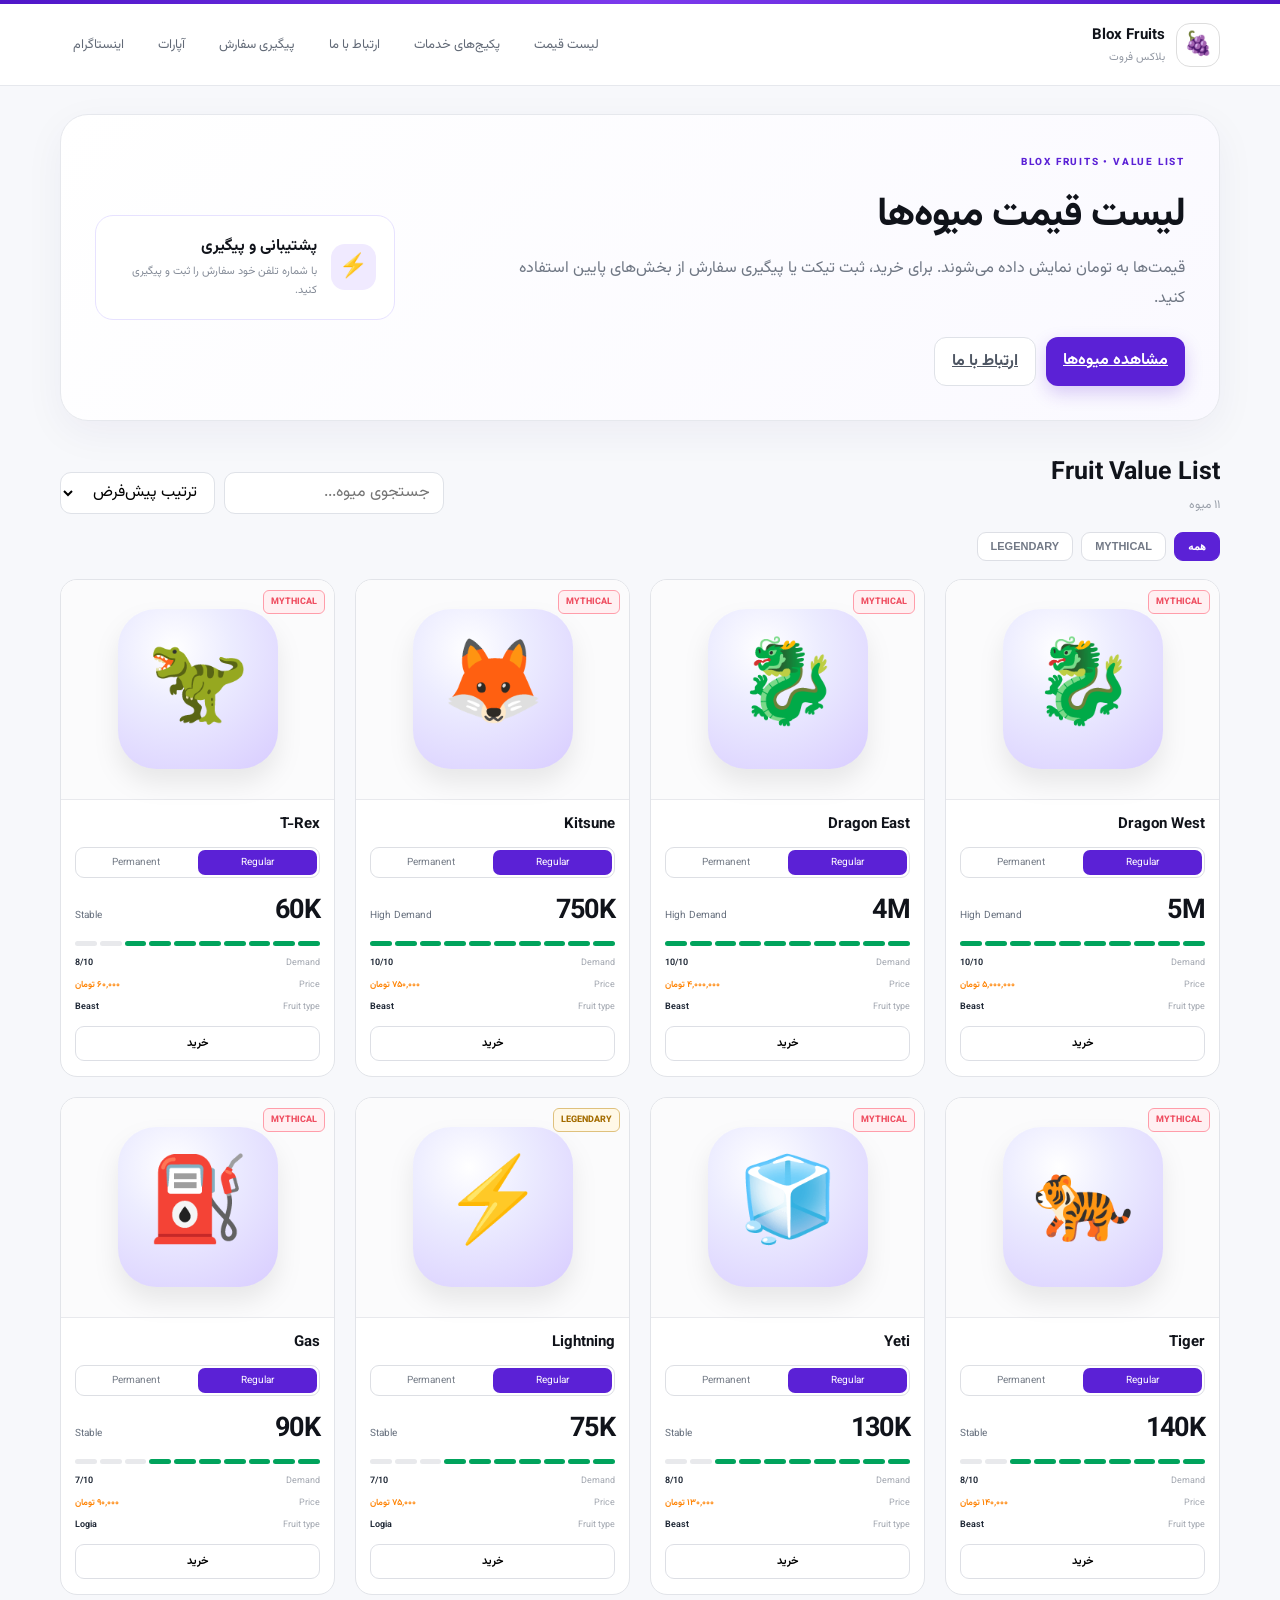
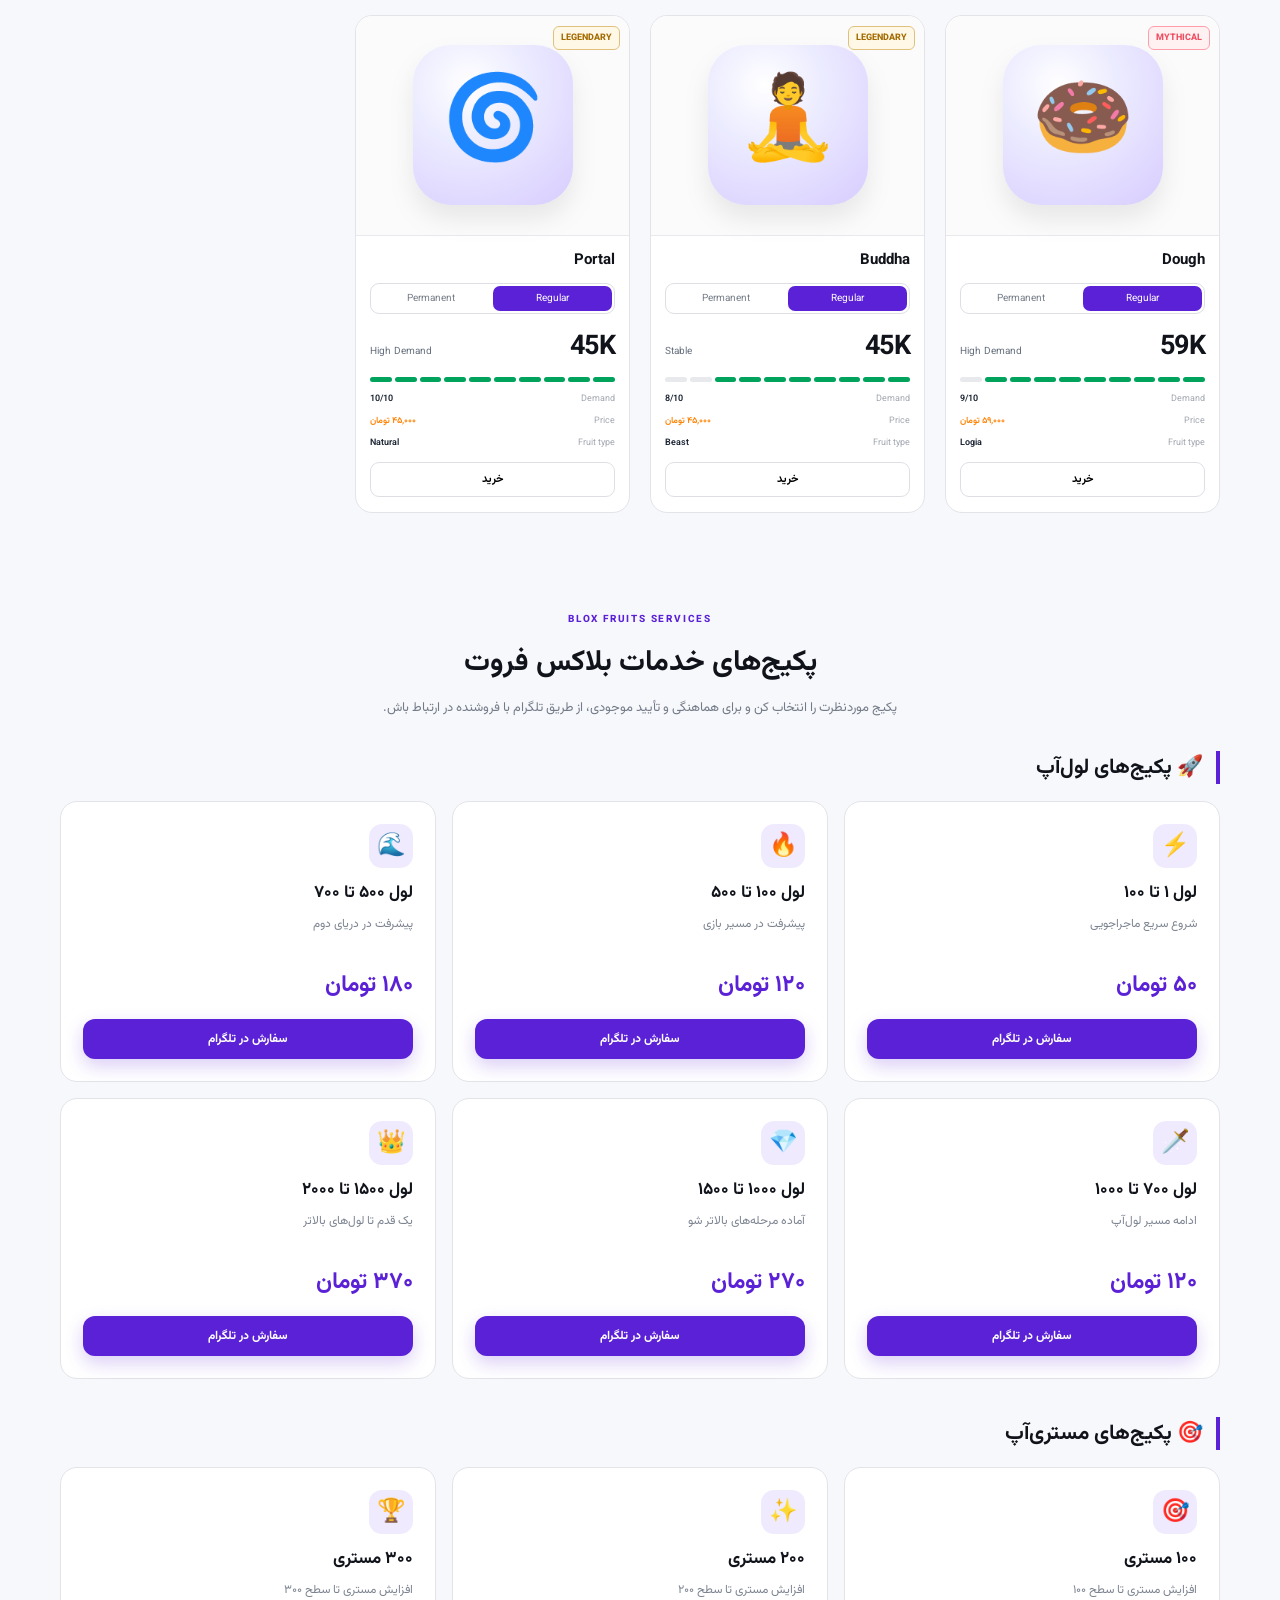
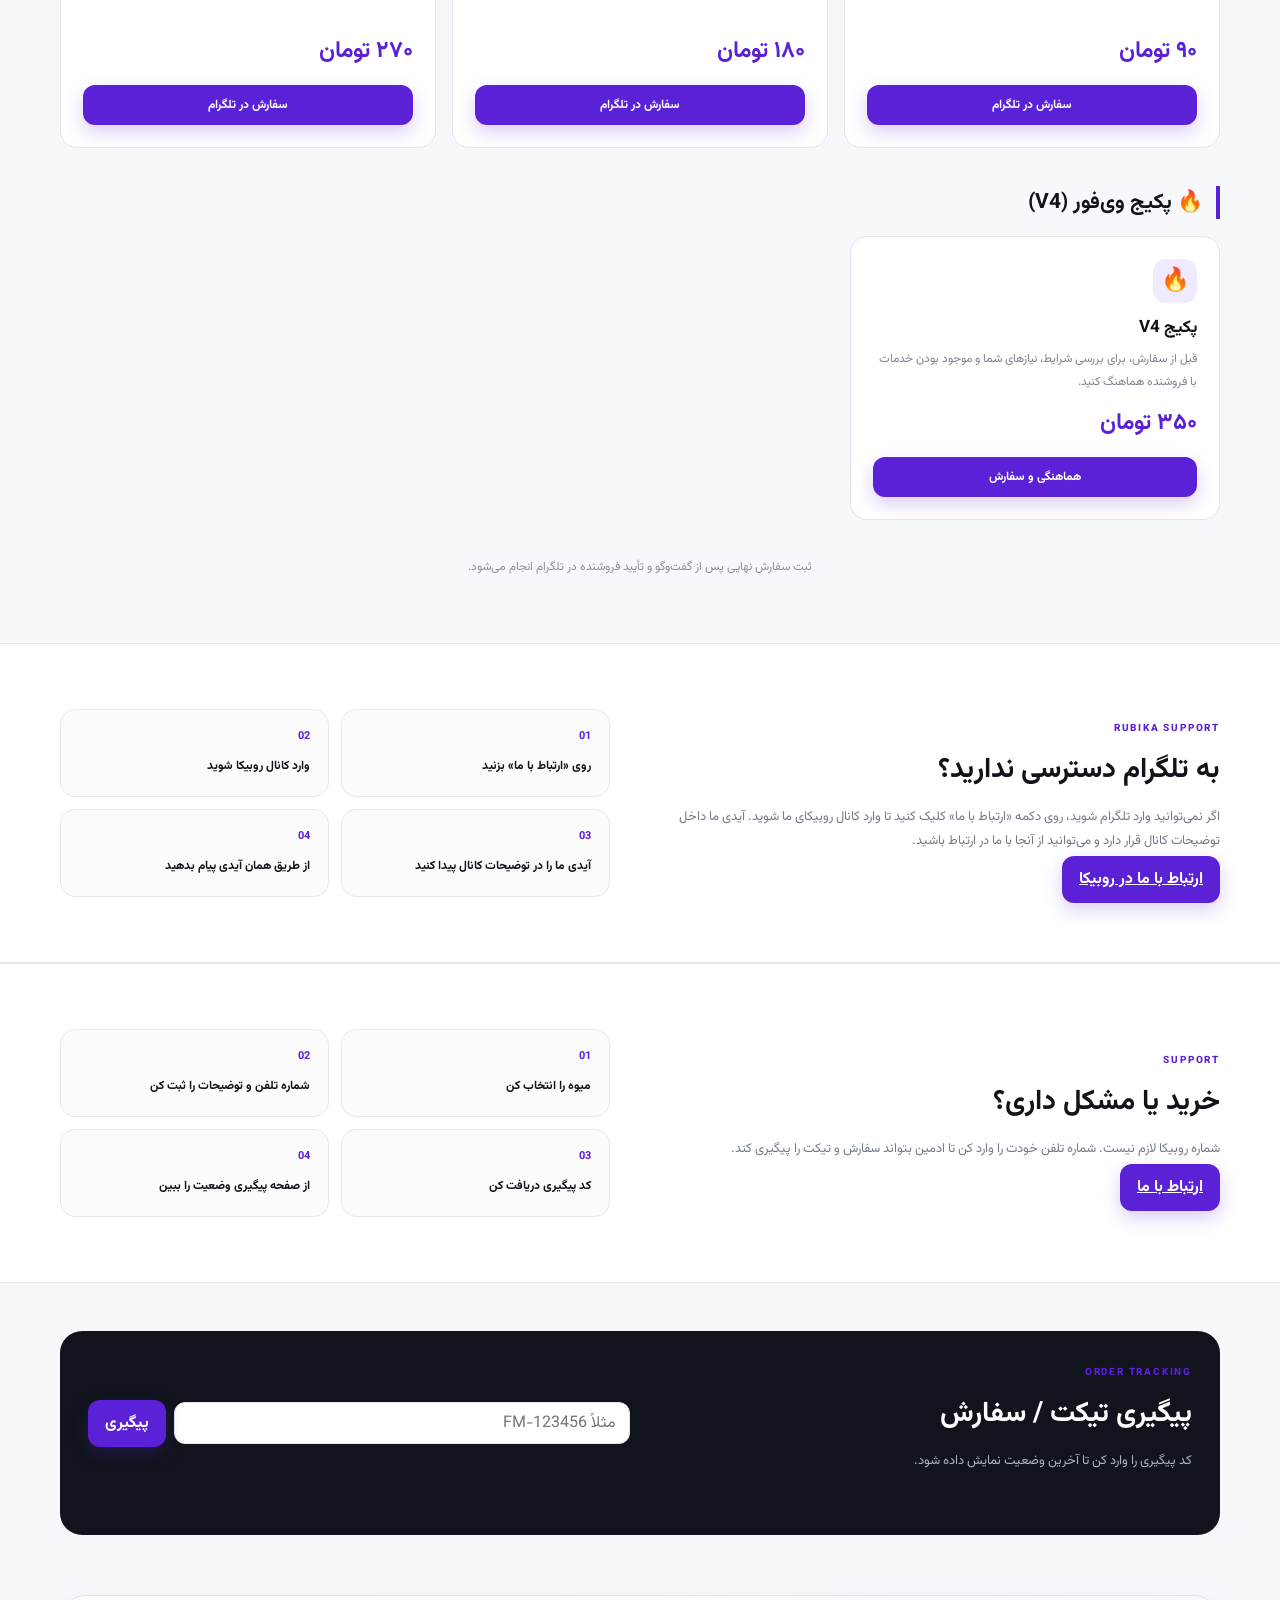
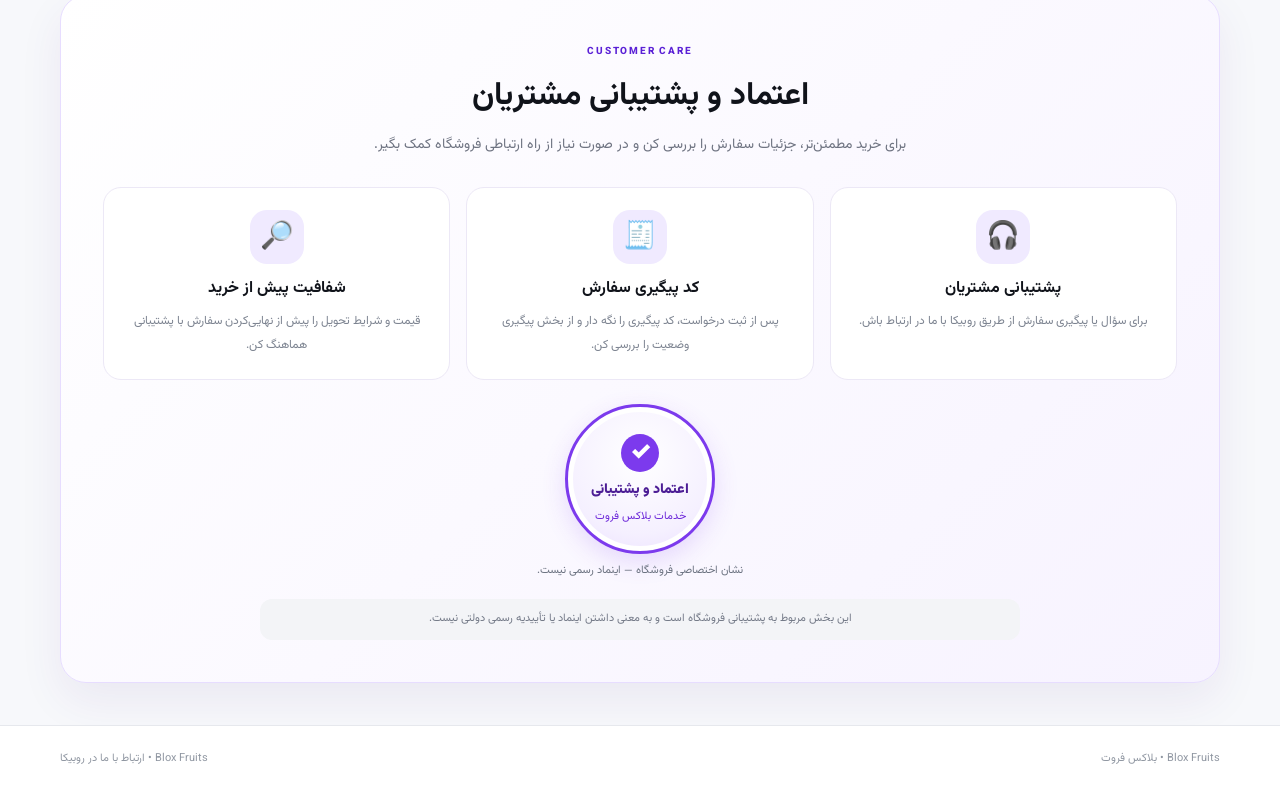
==== commit 32c2aba0: "Add files via upload" ====
--- a/index.html
+++ b/index.html
@@ -159,6 +159,42 @@
       <button class="btn primary" id="trackBtn">پیگیری</button>
     </div>
     <div id="trackResult" class="track-result"></div>
+  </div>
+</section>
+
+<section id="trust" class="trust-section container" aria-labelledby="trust-title">
+  <div class="trust-panel">
+    <div class="trust-heading">
+      <span class="eyebrow">CUSTOMER CARE</span>
+      <h2 id="trust-title">اعتماد و پشتیبانی مشتریان</h2>
+      <p>برای خرید مطمئن‌تر، جزئیات سفارش را بررسی کن و در صورت نیاز از راه ارتباطی فروشگاه کمک بگیر.</p>
+    </div>
+    <div class="trust-grid">
+      <article class="trust-item">
+        <span class="trust-icon" aria-hidden="true">🎧</span>
+        <h3>پشتیبانی مشتریان</h3>
+        <p>برای سؤال یا پیگیری سفارش از طریق روبیکا با ما در ارتباط باش.</p>
+      </article>
+      <article class="trust-item">
+        <span class="trust-icon" aria-hidden="true">🧾</span>
+        <h3>کد پیگیری سفارش</h3>
+        <p>پس از ثبت درخواست، کد پیگیری را نگه دار و از بخش پیگیری وضعیت را بررسی کن.</p>
+      </article>
+      <article class="trust-item">
+        <span class="trust-icon" aria-hidden="true">🔎</span>
+        <h3>شفافیت پیش از خرید</h3>
+        <p>قیمت و شرایط تحویل را پیش از نهایی‌کردن سفارش با پشتیبانی هماهنگ کن.</p>
+      </article>
+    </div>
+    <div class="trust-badge-wrap">
+      <div class="trust-badge" role="img" aria-label="نشان گرافیکی اعتماد و پشتیبانی فروشگاه؛ اینماد رسمی نیست">
+        <span class="trust-badge-icon">✓</span>
+        <span class="trust-badge-title">اعتماد و پشتیبانی</span>
+        <span class="trust-badge-subtitle">خدمات بلاکس فروت</span>
+      </div>
+      <p class="trust-badge-note">نشان اختصاصی فروشگاه — اینماد رسمی نیست.</p>
+    </div>
+    <div class="trust-disclaimer">این بخش مربوط به پشتیبانی فروشگاه است و به معنی داشتن اینماد یا تأییدیه رسمی دولتی نیست.</div>
   </div>
 </section>
 
--- a/style.css
+++ b/style.css
@@ -40,3 +40,22 @@
 .service-card>strong{font-size:23px;color:var(--purple);margin:0 0 16px}.service-buy{display:block;text-align:center;text-decoration:none;width:100%;margin-top:auto;font-size:12px}.v4-card{max-width:370px}.services-note{text-align:center;color:#8b919c;font-size:12px;margin-top:15px}
 @media(max-width:760px){.services-section{margin:0 20px;padding-top:28px}.services-heading h2{font-size:24px}.service-grid,.service-grid-3{grid-template-columns:repeat(2,minmax(0,1fr))}.service-card{padding:16px}.service-group>h3{font-size:18px}}
 @media(max-width:430px){.service-grid,.service-grid-3{grid-template-columns:1fr}.v4-card{max-width:none}.service-card p{min-height:0}}
+
+
+/* Customer trust/support section — explicitly not an official eNAMAD badge */
+.trust-section{padding-top:12px;padding-bottom:42px}
+.trust-panel{background:linear-gradient(135deg,#fff 0%,#f7f3ff 100%);border:1px solid #e7ddff;border-radius:26px;padding:clamp(22px,4vw,42px);box-shadow:0 18px 45px rgba(65,32,130,.07)}
+.trust-heading{text-align:center;max-width:690px;margin:0 auto 28px}
+.trust-heading h2{font-size:clamp(23px,3vw,32px);margin:8px 0 10px}
+.trust-heading p{font-size:14px;line-height:2;color:#6f7482;margin:0}
+.trust-grid{display:grid;grid-template-columns:repeat(3,minmax(0,1fr));gap:16px}
+.trust-item{background:#fff;border:1px solid #ece8f6;border-radius:18px;padding:22px 18px;text-align:center}
+.trust-icon{width:54px;height:54px;border-radius:17px;display:grid;place-items:center;margin:0 auto 12px;background:#f0eaff;font-size:27px}
+.trust-item h3{font-size:16px;margin:0 0 8px}
+.trust-item p{font-size:12px;line-height:2;color:#7d8491;margin:0}
+.trust-disclaimer{margin:20px auto 0;max-width:760px;text-align:center;color:#737987;font-size:11px;line-height:1.9;background:#f3f4f7;border-radius:12px;padding:10px 14px}
+@media(max-width:680px){.trust-grid{grid-template-columns:1fr}.trust-item{padding:18px}.trust-heading{margin-bottom:20px}.trust-section{padding-bottom:28px}}
+
+
+/* Custom trust badge (not an official eNAMAD mark) */
+.trust-badge-wrap{display:flex;flex-direction:column;align-items:center;gap:8px;margin:24px auto 8px}.trust-badge{width:150px;min-height:150px;border:3px solid #7c3aed;border-radius:50%;background:radial-gradient(circle at 50% 35%,#fff 0%,#f5f0ff 65%,#e9ddff 100%);box-shadow:0 8px 24px rgba(124,58,237,.16),inset 0 0 0 5px #fff;display:flex;flex-direction:column;align-items:center;justify-content:center;gap:7px;text-align:center;color:#4c1d95;padding:16px}.trust-badge-icon{width:38px;height:38px;border-radius:50%;display:grid;place-items:center;background:#7c3aed;color:white;font-size:24px;font-weight:900}.trust-badge-title{font-size:14px;font-weight:900}.trust-badge-subtitle{font-size:11px;color:#6d28d9}.trust-badge-note{font-size:11px;color:#6b7280;text-align:center;margin:0}
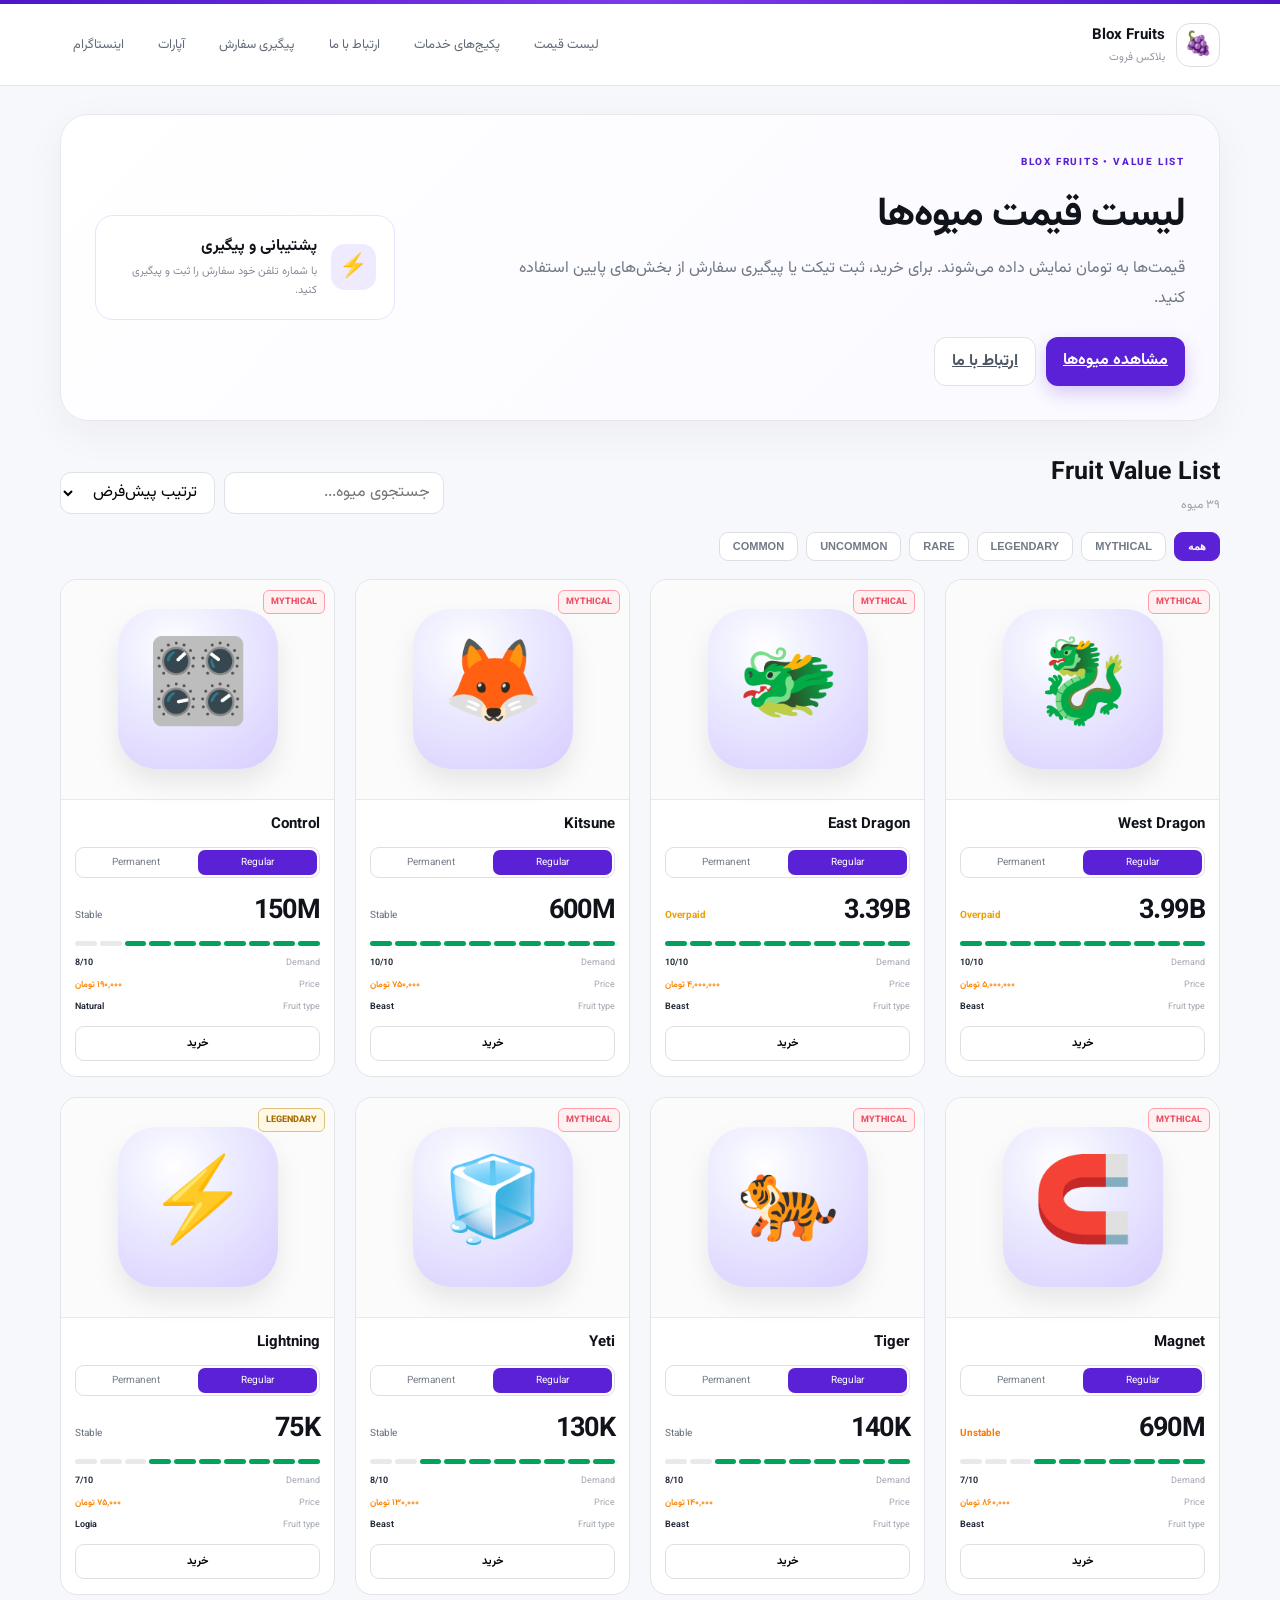
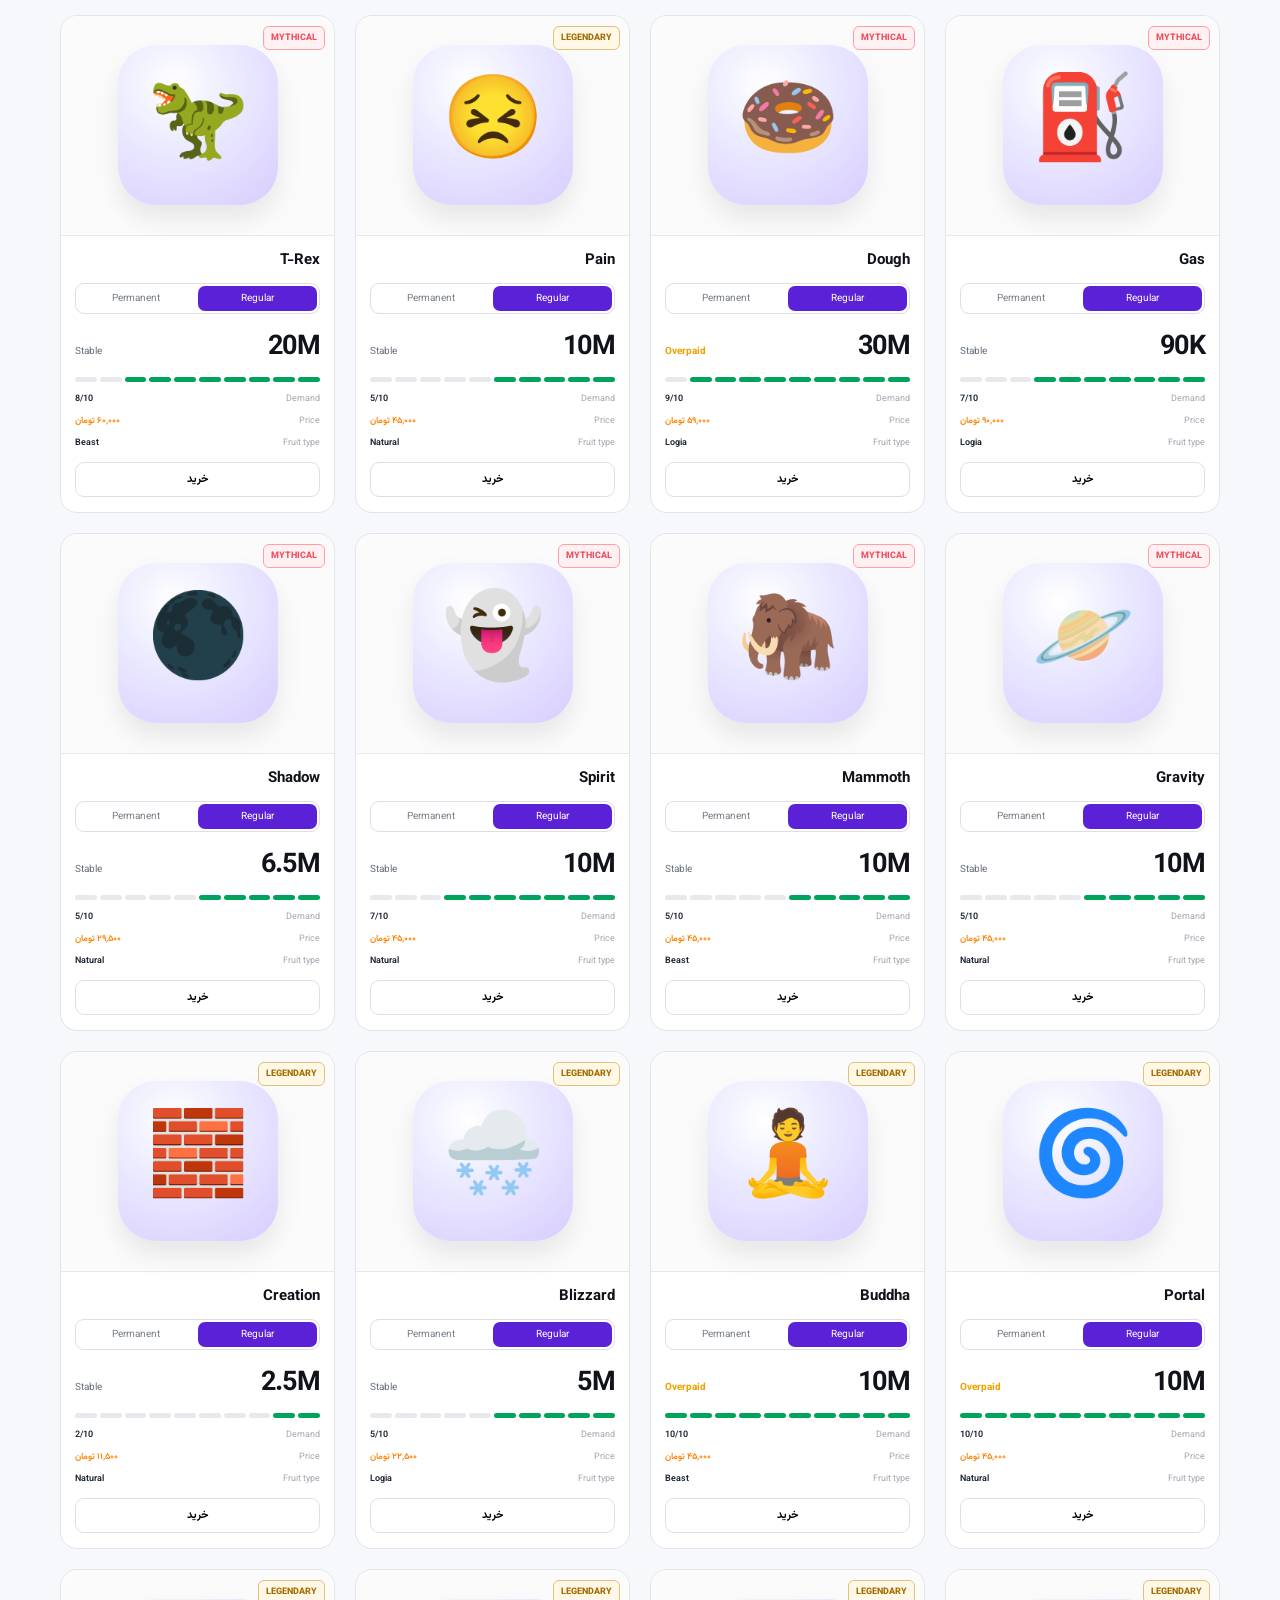
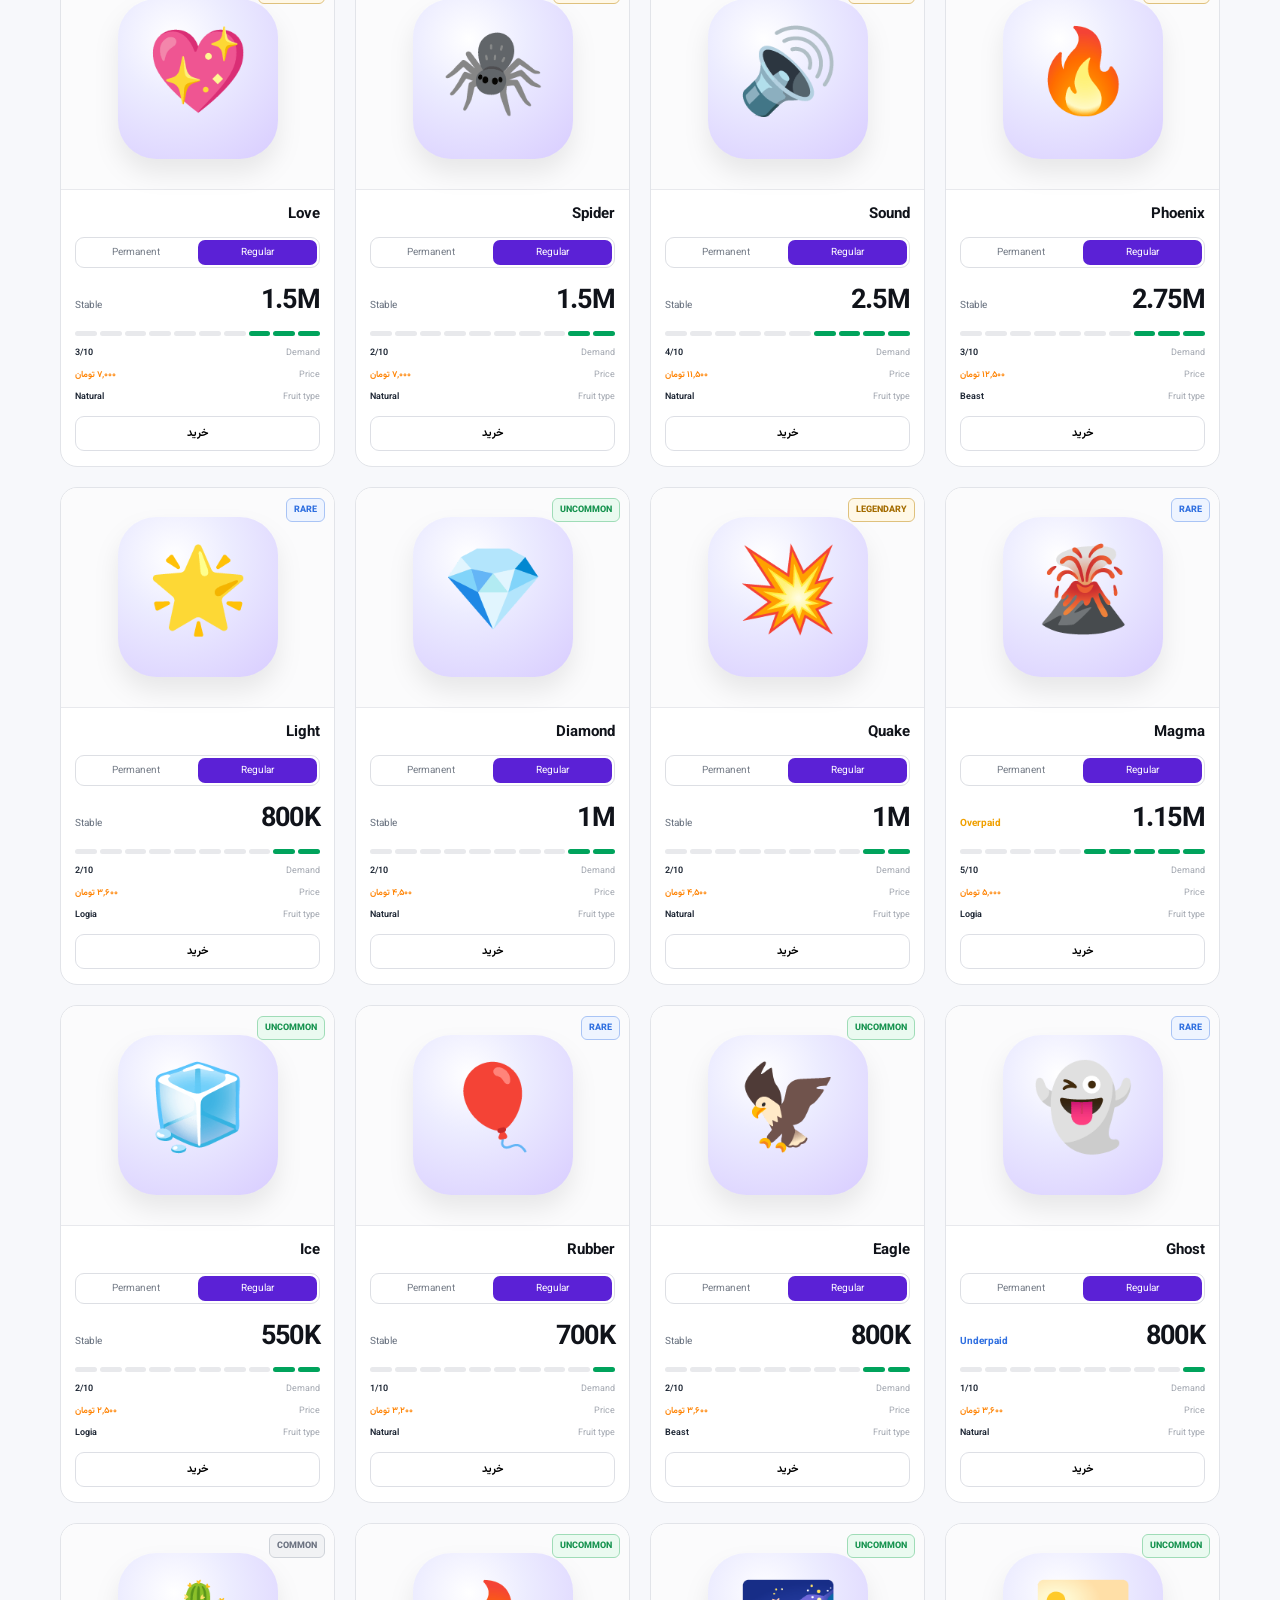
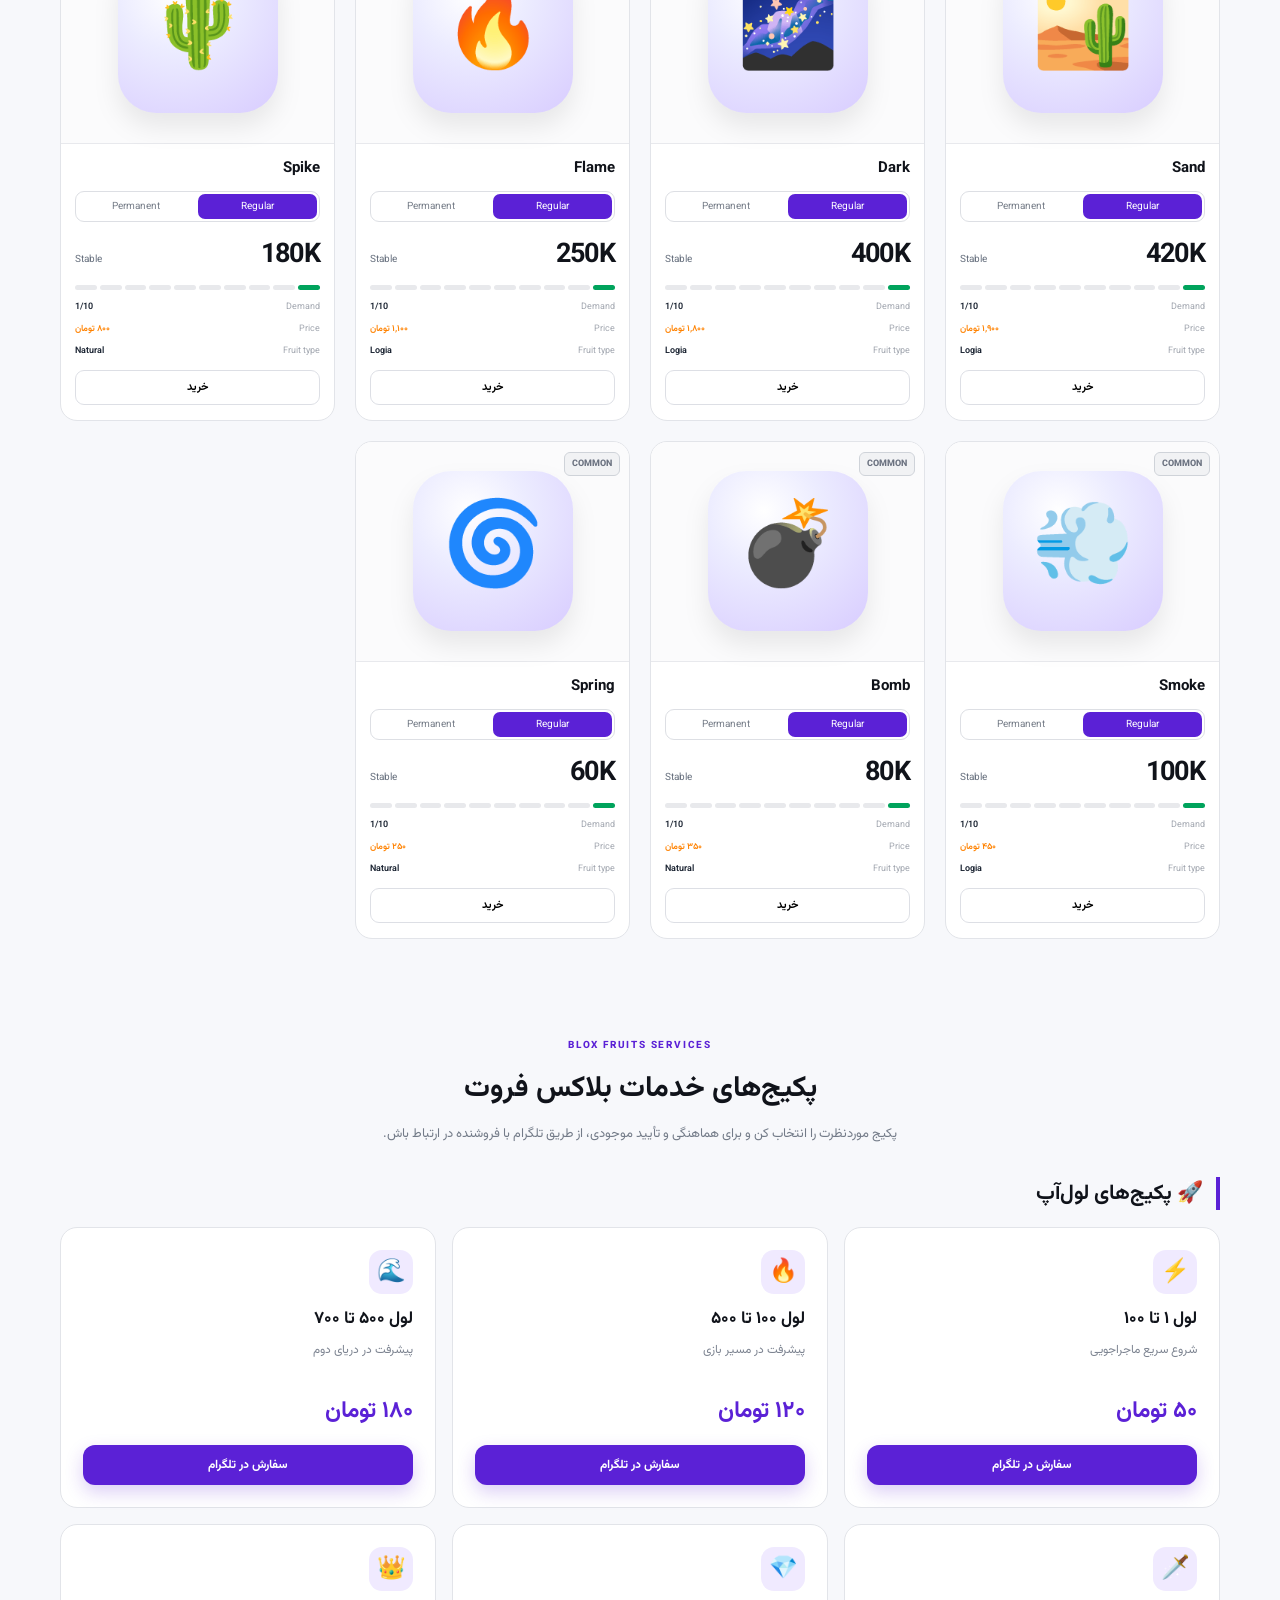
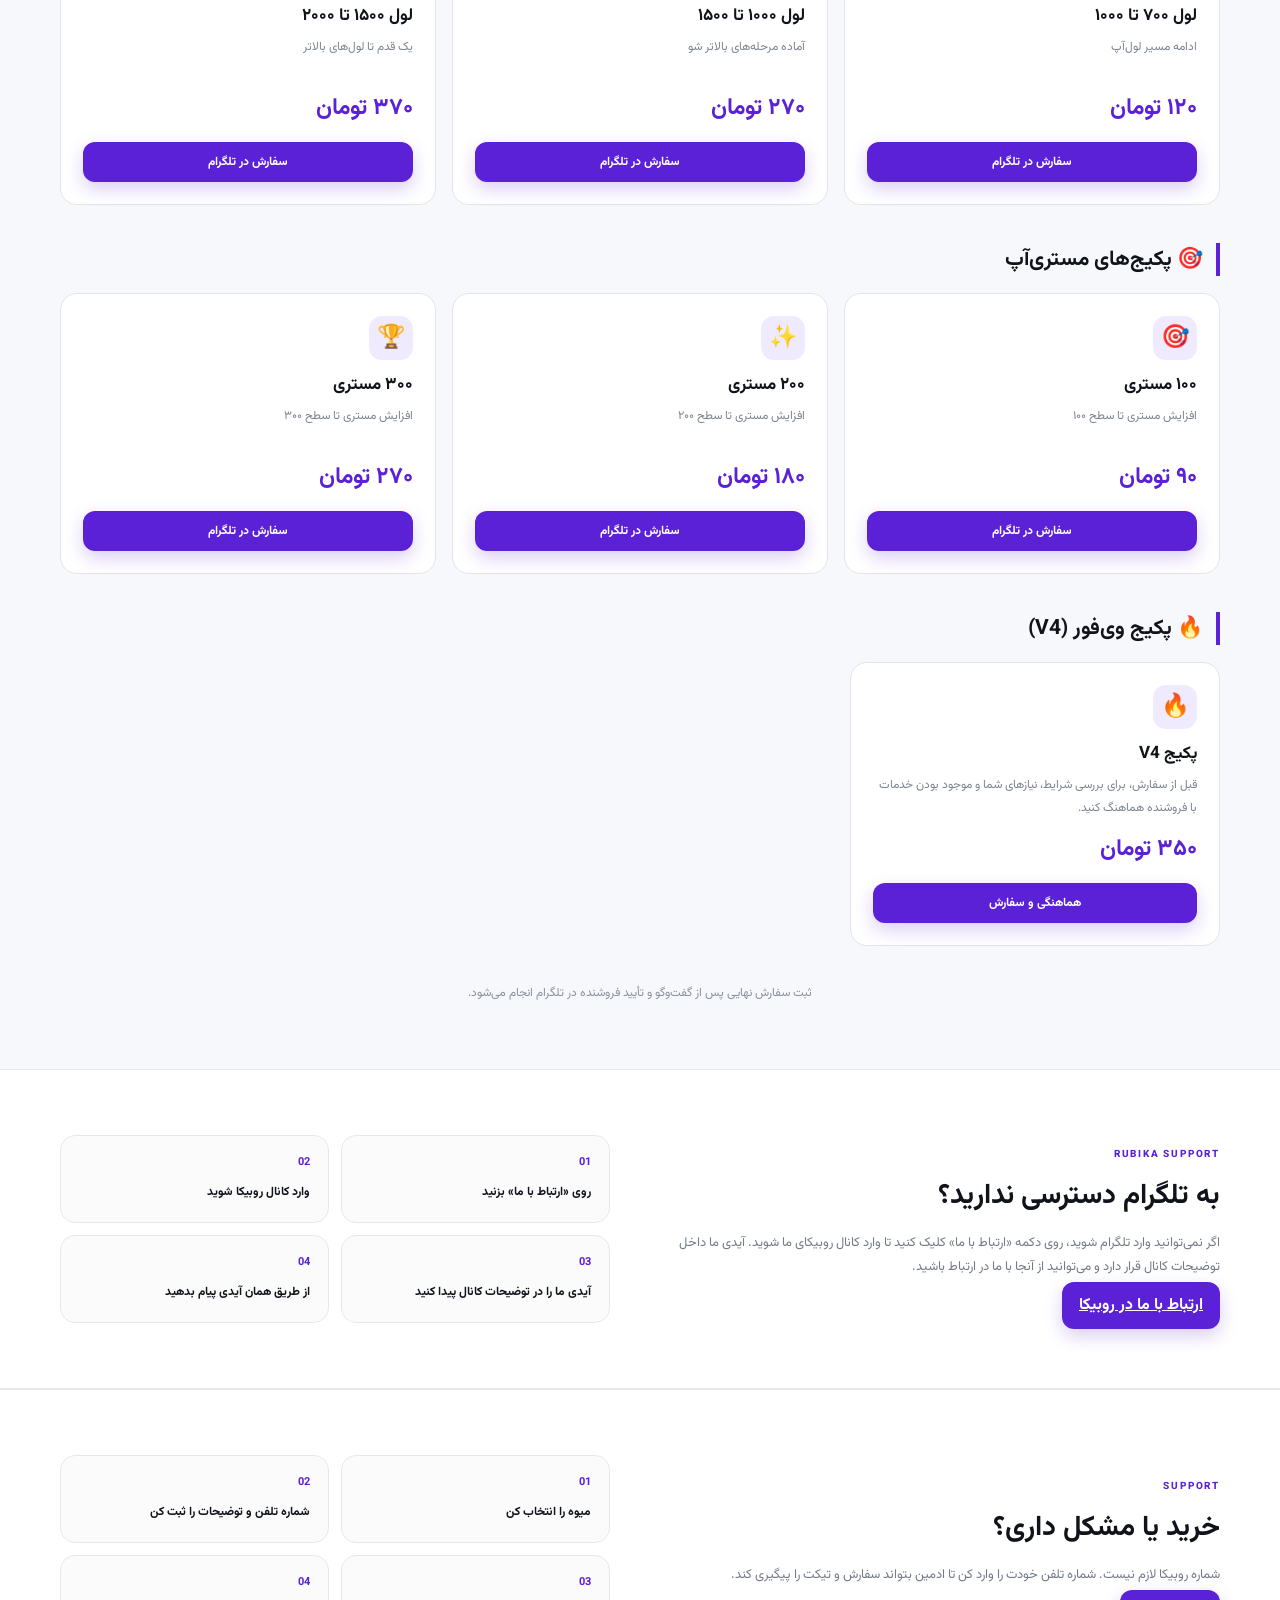
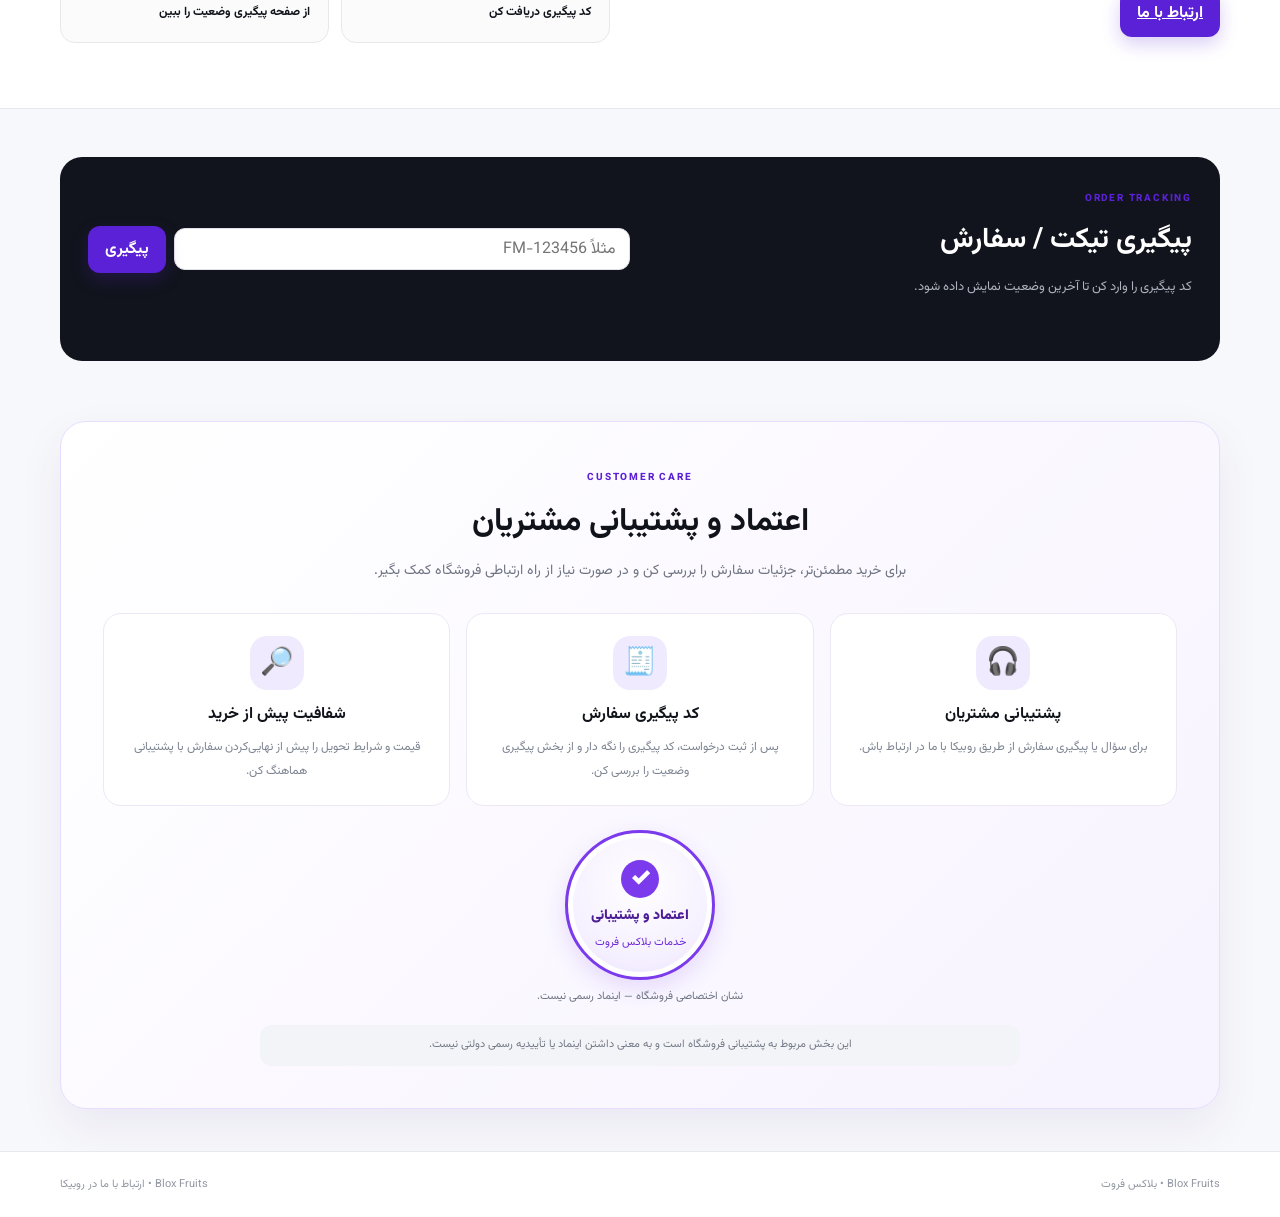
==== commit 3214bb46: "Add files via upload" ====
--- a/index.html
+++ b/index.html
@@ -55,7 +55,7 @@
   <div class="toolbar">
     <div>
       <h2>Fruit Value List</h2>
-      <p id="resultCount">11 میوه</p>
+      <p id="resultCount">39 میوه</p>
     </div>
     <div class="tools">
       <input id="search" placeholder="جستجوی میوه..." aria-label="جستجوی میوه">
@@ -72,6 +72,9 @@
     <button class="filter active" data-filter="all">همه</button>
     <button class="filter" data-filter="mythical">MYTHICAL</button>
     <button class="filter" data-filter="legendary">LEGENDARY</button>
+    <button class="filter" data-filter="rare">RARE</button>
+    <button class="filter" data-filter="uncommon">UNCOMMON</button>
+    <button class="filter" data-filter="common">COMMON</button>
   </div>
 
   <section class="grid" id="fruitGrid"></section>
@@ -203,21 +206,49 @@
   <div>Blox Fruits • ارتباط با ما در روبیکا</div>
 </footer><script>
 const defaultFruits = [
-  {name:"Dragon West", price:5000000, rarity:"mythical", value:"5M", demand:10, type:"Beast", emoji:"🐉", img:"https://cdn3.emoji.gg/emojis/54696-dragon-bloxfruits.png", stock:10},
-  {name:"Dragon East", price:4000000, rarity:"mythical", value:"4M", demand:10, type:"Beast", emoji:"🐉", img:"https://cdn3.emoji.gg/emojis/54696-dragon-bloxfruits.png", stock:10},
-  {name:"Kitsune", price:750000, rarity:"mythical", value:"750K", demand:10, type:"Beast", emoji:"🦊", img:"https://cdn3.emoji.gg/emojis/72523-kitsune.png", stock:10},
-  {name:"T-Rex", price:60000, rarity:"mythical", value:"60K", demand:8, type:"Beast", emoji:"🦖", img:"https://cdn3.emoji.gg/emojis/84313-trex-bloxfruits.png", stock:10},
-  {name:"Tiger", price:140000, rarity:"mythical", value:"140K", demand:8, type:"Beast", emoji:"🐅", img:"https://cdn3.emoji.gg/emojis/988436-tigerfruit.png", stock:10},
-  {name:"Yeti", price:130000, rarity:"mythical", value:"130K", demand:8, type:"Beast", emoji:"🧊", img:"https://cdn3.emoji.gg/emojis/109777-yetifruit.png", stock:10},
-  {name:"Lightning", price:75000, rarity:"legendary", value:"75K", demand:7, type:"Logia", emoji:"⚡", img:"images/lightning.png", stock:10},
-  {name:"Gas", price:90000, rarity:"mythical", value:"90K", demand:7, type:"Logia", emoji:"⛽", img:"https://cdn3.emoji.gg/emojis/42114-gas-fruit.png", stock:10},
-  {name:"Dough", price:59000, rarity:"mythical", value:"59K", demand:9, type:"Logia", emoji:"🍩", img:"https://cdn3.emoji.gg/emojis/38301-dough-bloxfruits.png", stock:10},
-  {name:"Buddha", price:45000, rarity:"legendary", value:"45K", demand:8, type:"Beast", emoji:"🧘", img:"https://cdn3.emoji.gg/emojis/4055-buddha-bloxfruits.png", stock:10},
-  {name:"Portal", price:45000, rarity:"legendary", value:"45K", demand:10, type:"Natural", emoji:"🌀", img:"https://cdn3.emoji.gg/emojis/55921-portal-bloxfruits.png", stock:10}
+  {name:"West Dragon", price:5000000, rarity:"mythical", value:"3.99B", demand:10, type:"Beast", emoji:"🐉", img:"images/west-dragon.png", status:"Overpaid", stock:10},
+  {name:"East Dragon", price:4000000, rarity:"mythical", value:"3.39B", demand:10, type:"Beast", emoji:"🐲", img:"images/east-dragon.png", status:"Overpaid", stock:10},
+  {name:"Kitsune", price:750000, rarity:"mythical", value:"600M", demand:10, type:"Beast", emoji:"🦊", img:"images/kitsune.png", status:"Stable", stock:10},
+  {name:"Control", price:190000, rarity:"mythical", value:"150M", demand:8, type:"Natural", emoji:"🎛️", img:"images/control.png", status:"Stable", stock:10},
+  {name:"Magnet", price:860000, rarity:"mythical", value:"690M", demand:7, type:"Beast", emoji:"🧲", img:"images/magnet.png", status:"Unstable", stock:10},
+  {name:"Tiger", price:140000, rarity:"mythical", value:"140K", demand:8, type:"Beast", emoji:"🐅", img:"https://cdn3.emoji.gg/emojis/988436-tigerfruit.png", status:"Stable", stock:10},
+  {name:"Yeti", price:130000, rarity:"mythical", value:"130K", demand:8, type:"Beast", emoji:"🧊", img:"https://cdn3.emoji.gg/emojis/109777-yetifruit.png", status:"Stable", stock:10},
+  {name:"Lightning", price:75000, rarity:"legendary", value:"75K", demand:7, type:"Logia", emoji:"⚡", img:"images/lightning.png", status:"Stable", stock:10},
+  {name:"Gas", price:90000, rarity:"mythical", value:"90K", demand:7, type:"Logia", emoji:"⛽", img:"https://cdn3.emoji.gg/emojis/42114-gas-fruit.png", status:"Stable", stock:10},
+  {name:"Dough", price:59000, rarity:"mythical", value:"30M", demand:9, type:"Logia", emoji:"🍩", img:"images/dough.png", status:"Overpaid", stock:10},
+  {name:"Pain", price:45000, rarity:"legendary", value:"10M", demand:5, type:"Natural", emoji:"😣", img:"images/pain.png", status:"Stable", stock:10},
+  {name:"T-Rex", price:60000, rarity:"mythical", value:"20M", demand:8, type:"Beast", emoji:"🦖", img:"images/t-rex.png", status:"Stable", stock:10},
+  {name:"Gravity", price:45000, rarity:"mythical", value:"10M", demand:5, type:"Natural", emoji:"🪐", img:"images/gravity.png", status:"Stable", stock:10},
+  {name:"Mammoth", price:45000, rarity:"mythical", value:"10M", demand:5, type:"Beast", emoji:"🦣", img:"images/mammoth.png", status:"Stable", stock:10},
+  {name:"Spirit", price:45000, rarity:"mythical", value:"10M", demand:7, type:"Natural", emoji:"👻", img:"images/spirit.png", status:"Stable", stock:10},
+  {name:"Shadow", price:29500, rarity:"mythical", value:"6.5M", demand:5, type:"Natural", emoji:"🌑", img:"images/shadow.png", status:"Stable", stock:10},
+  {name:"Portal", price:45000, rarity:"legendary", value:"10M", demand:10, type:"Natural", emoji:"🌀", img:"images/portal.png", status:"Overpaid", stock:10},
+  {name:"Buddha", price:45000, rarity:"legendary", value:"10M", demand:10, type:"Beast", emoji:"🧘", img:"images/buddha.png", status:"Overpaid", stock:10},
+  {name:"Blizzard", price:22500, rarity:"legendary", value:"5M", demand:5, type:"Logia", emoji:"🌨️", img:"images/blizzard.png", status:"Stable", stock:10},
+  {name:"Creation", price:11500, rarity:"legendary", value:"2.5M", demand:2, type:"Natural", emoji:"🧱", img:"images/creation.png", status:"Stable", stock:10},
+  {name:"Phoenix", price:12500, rarity:"legendary", value:"2.75M", demand:3, type:"Beast", emoji:"🔥", img:"images/phoenix.png", status:"Stable", stock:10},
+  {name:"Sound", price:11500, rarity:"legendary", value:"2.5M", demand:4, type:"Natural", emoji:"🔊", img:"images/sound.png", status:"Stable", stock:10},
+  {name:"Spider", price:7000, rarity:"legendary", value:"1.5M", demand:2, type:"Natural", emoji:"🕷️", img:"images/spider.png", status:"Stable", stock:10},
+  {name:"Love", price:7000, rarity:"legendary", value:"1.5M", demand:3, type:"Natural", emoji:"💖", img:"images/love.png", status:"Stable", stock:10},
+  {name:"Magma", price:5000, rarity:"rare", value:"1.15M", demand:5, type:"Logia", emoji:"🌋", img:"images/magma.png", status:"Overpaid", stock:10},
+  {name:"Quake", price:4500, rarity:"legendary", value:"1M", demand:2, type:"Natural", emoji:"💥", img:"images/quake.png", status:"Stable", stock:10},
+  {name:"Diamond", price:4500, rarity:"uncommon", value:"1M", demand:2, type:"Natural", emoji:"💎", img:"images/diamond.png", status:"Stable", stock:10},
+  {name:"Light", price:3600, rarity:"rare", value:"800K", demand:2, type:"Logia", emoji:"🌟", img:"images/light.png", status:"Stable", stock:10},
+  {name:"Ghost", price:3600, rarity:"rare", value:"800K", demand:1, type:"Natural", emoji:"👻", img:"images/ghost.png", status:"Underpaid", stock:10},
+  {name:"Eagle", price:3600, rarity:"uncommon", value:"800K", demand:2, type:"Beast", emoji:"🦅", img:"images/eagle.png", status:"Stable", stock:10},
+  {name:"Rubber", price:3200, rarity:"rare", value:"700K", demand:1, type:"Natural", emoji:"🎈", img:"images/rubber.png", status:"Stable", stock:10},
+  {name:"Ice", price:2500, rarity:"uncommon", value:"550K", demand:2, type:"Logia", emoji:"🧊", img:"images/ice.png", status:"Stable", stock:10},
+  {name:"Sand", price:1900, rarity:"uncommon", value:"420K", demand:1, type:"Logia", emoji:"🏜️", img:"images/sand.png", status:"Stable", stock:10},
+  {name:"Dark", price:1800, rarity:"uncommon", value:"400K", demand:1, type:"Logia", emoji:"🌌", img:"images/dark.png", status:"Stable", stock:10},
+  {name:"Flame", price:1100, rarity:"uncommon", value:"250K", demand:1, type:"Logia", emoji:"🔥", img:"images/flame.png", status:"Stable", stock:10},
+  {name:"Spike", price:800, rarity:"common", value:"180K", demand:1, type:"Natural", emoji:"🌵", img:"images/spike.png", status:"Stable", stock:10},
+  {name:"Smoke", price:450, rarity:"common", value:"100K", demand:1, type:"Logia", emoji:"💨", img:"images/smoke.png", status:"Stable", stock:10},
+  {name:"Bomb", price:350, rarity:"common", value:"80K", demand:1, type:"Natural", emoji:"💣", img:"images/bomb.png", status:"Stable", stock:10},
+  {name:"Spring", price:250, rarity:"common", value:"60K", demand:1, type:"Natural", emoji:"🌀", img:"images/spring.png", status:"Stable", stock:10}
 ];
 
-let fruits = JSON.parse(localStorage.getItem("fruitProducts") || "null") || defaultFruits;
-function saveProducts(){ localStorage.setItem("fruitProducts", JSON.stringify(fruits)); }
+let fruits = JSON.parse(localStorage.getItem("fruitProducts_v2") || "null") || defaultFruits;
+function saveProducts(){ localStorage.setItem("fruitProducts_v2", JSON.stringify(fruits)); }
 function productValue(f){ return f.price>=1000000 ? (f.price/1000000).toFixed(1).replace(".0","")+"M" : f.price>=1000 ? Math.round(f.price/1000)+"K" : String(f.price); }
 
 const fmt = n => new Intl.NumberFormat("fa-IR").format(n) + " تومان";
@@ -244,7 +275,7 @@
       <div class="card-body">
         <h3>${f.name}</h3>
         <div class="switch"><span class="active">Regular</span><span>Permanent</span></div>
-        <div class="value-row"><strong>${f.value}</strong><span class="state">${f.demand>=9?"High Demand":"Stable"}</span></div>
+        <div class="value-row"><strong>${f.value}</strong><span class="state ${(f.status||"Stable").toLowerCase()}">${f.status||(f.demand>=9?"High Demand":"Stable")}</span></div>
         <div class="meter">${Array.from({length:10},(_,x)=>`<i class="${x<f.demand?'on':''}"></i>`).join("")}</div>
         <div class="meta"><span>Demand</span><b>${f.demand}/10</b></div>
         <div class="meta"><span>Price</span><b class="orange">${fmt(f.price)}</b></div>
--- a/style.css
+++ b/style.css
@@ -59,3 +59,8 @@
 
 /* Custom trust badge (not an official eNAMAD mark) */
 .trust-badge-wrap{display:flex;flex-direction:column;align-items:center;gap:8px;margin:24px auto 8px}.trust-badge{width:150px;min-height:150px;border:3px solid #7c3aed;border-radius:50%;background:radial-gradient(circle at 50% 35%,#fff 0%,#f5f0ff 65%,#e9ddff 100%);box-shadow:0 8px 24px rgba(124,58,237,.16),inset 0 0 0 5px #fff;display:flex;flex-direction:column;align-items:center;justify-content:center;gap:7px;text-align:center;color:#4c1d95;padding:16px}.trust-badge-icon{width:38px;height:38px;border-radius:50%;display:grid;place-items:center;background:#7c3aed;color:white;font-size:24px;font-weight:900}.trust-badge-title{font-size:14px;font-weight:900}.trust-badge-subtitle{font-size:11px;color:#6d28d9}.trust-badge-note{font-size:11px;color:#6b7280;text-align:center;margin:0}
+
+/* rarity + status additions */
+.rarity.rare{color:#2f6fe0;background:#eef4ff;border-color:#a9c4f5}.rarity.uncommon{color:#16934f;background:#eafaf0;border-color:#9fdcb7}.rarity.common{color:#6b7280;background:#f1f2f4;border-color:#cfd3d9}
+.state.overpaid{color:#f0a000;font-weight:700}.state.underpaid{color:#2f6fe0;font-weight:700}.state.unstable{color:#ff7a00;font-weight:700}
+.filters{flex-wrap:wrap}
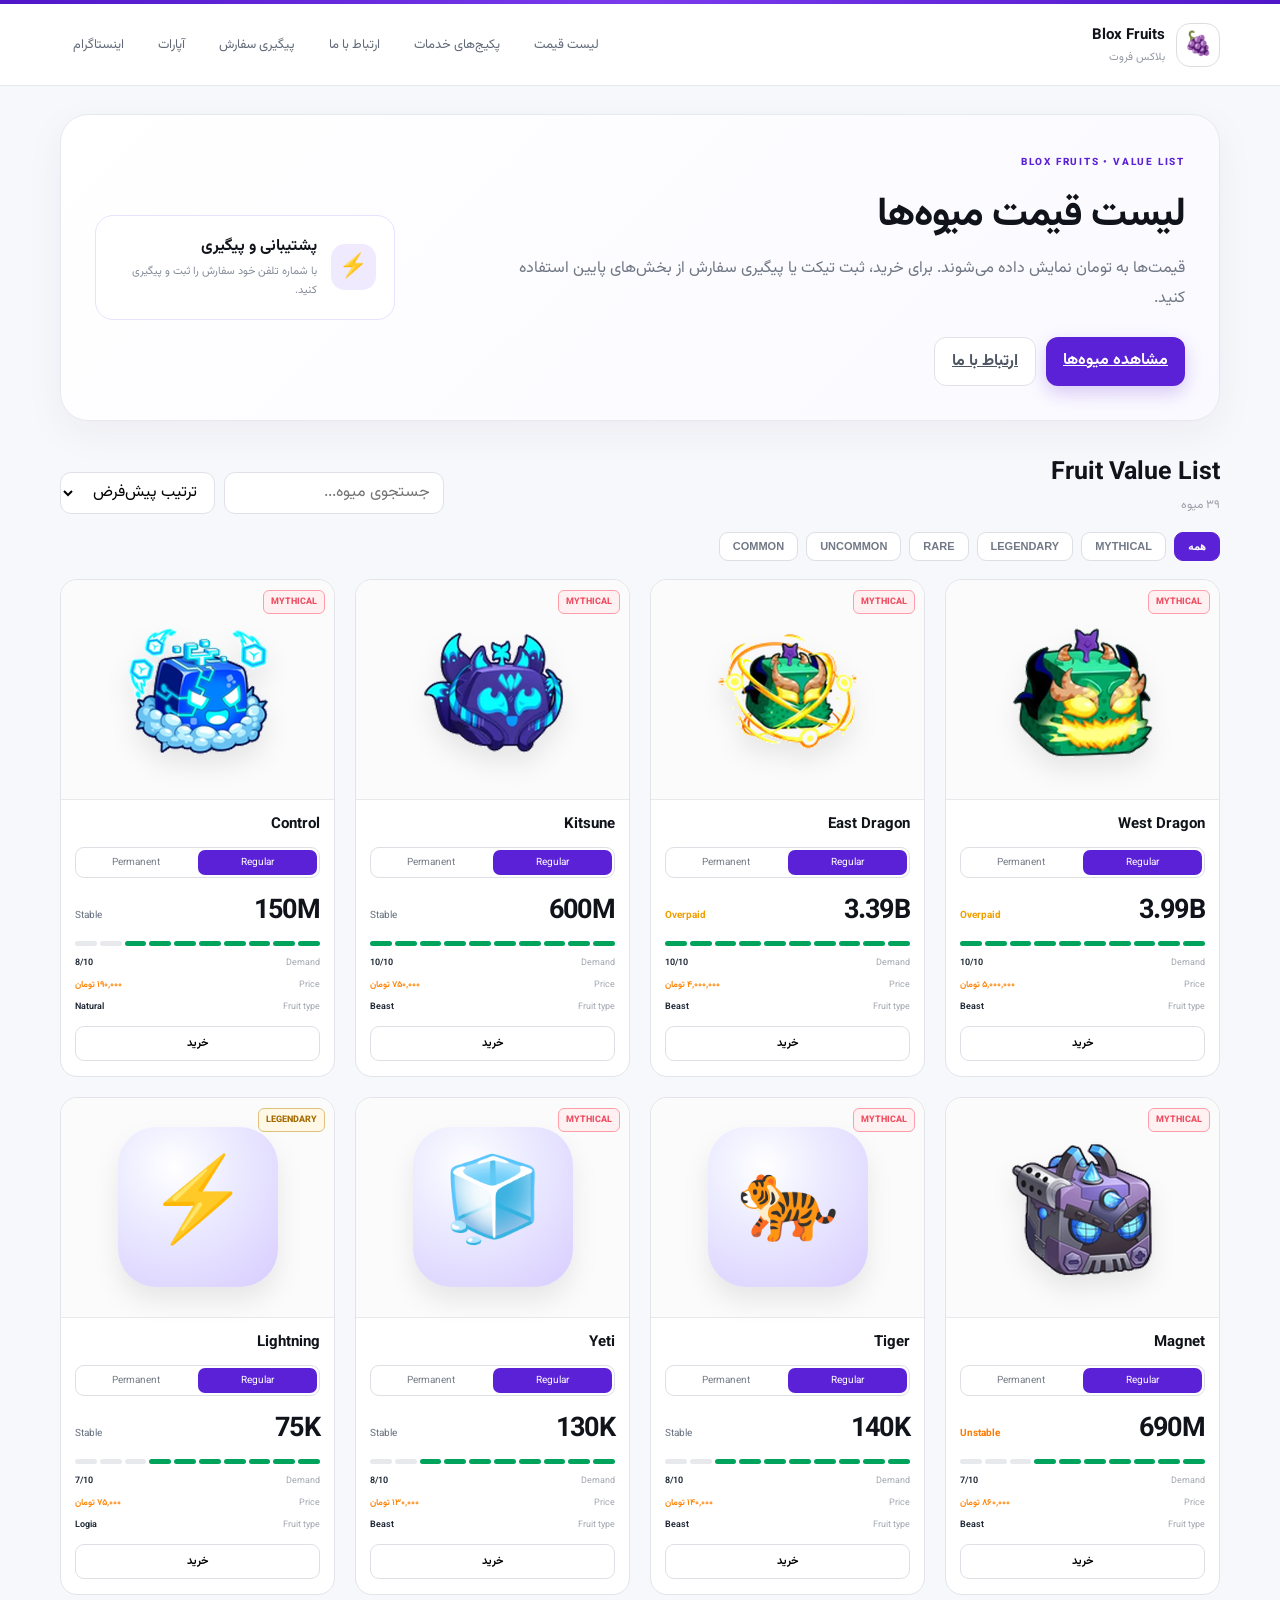
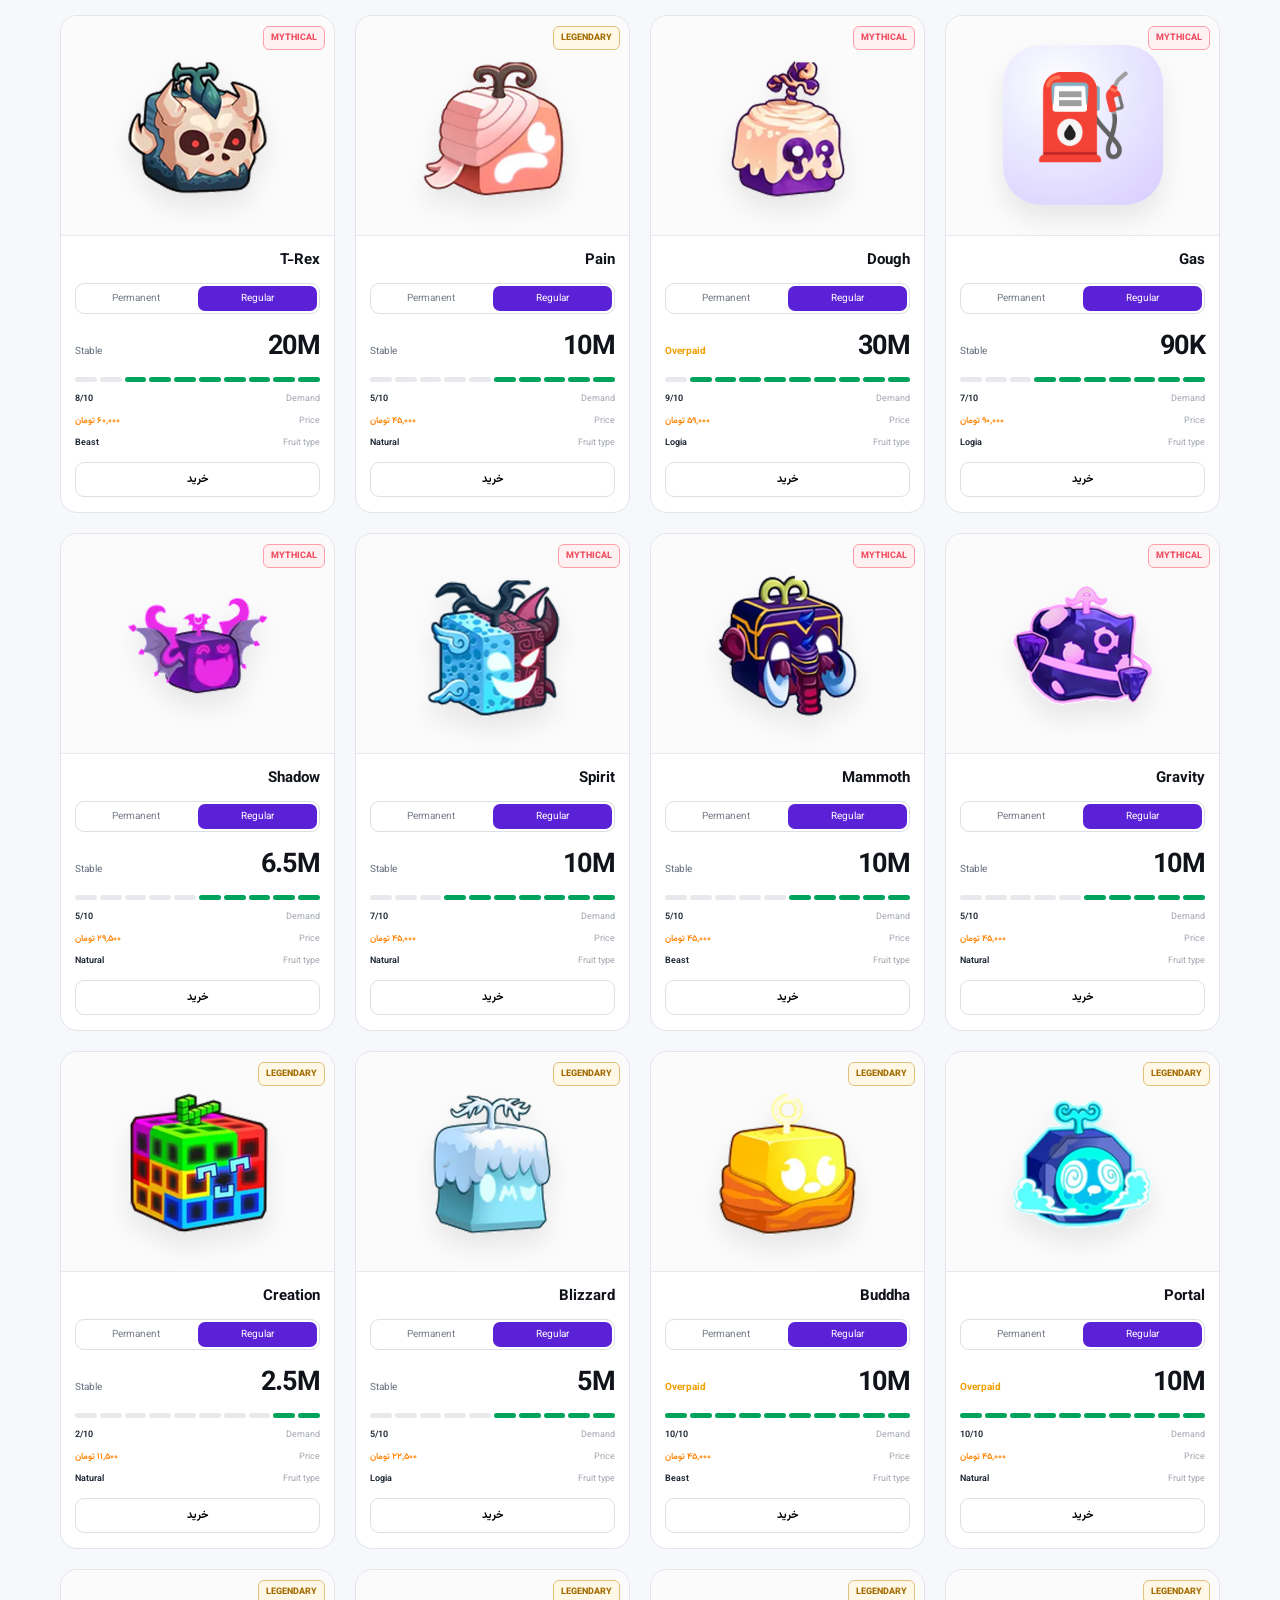
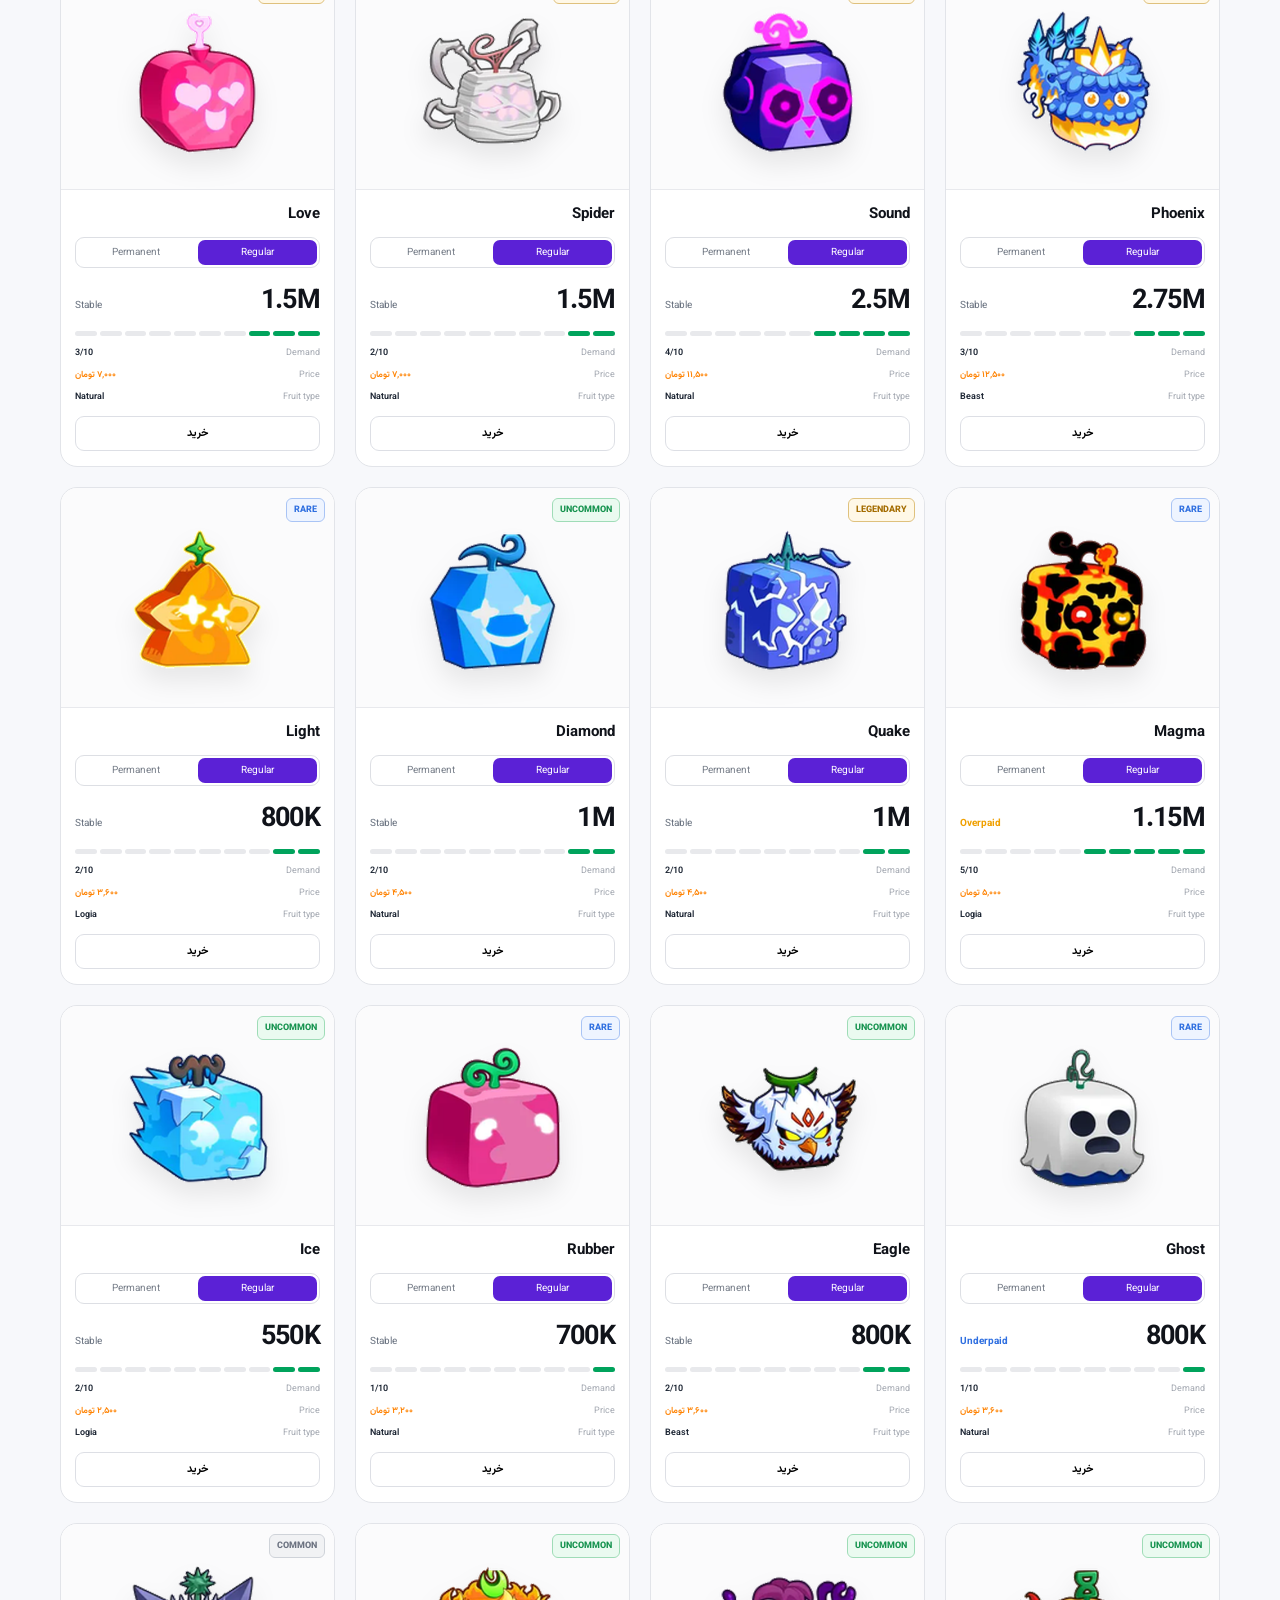
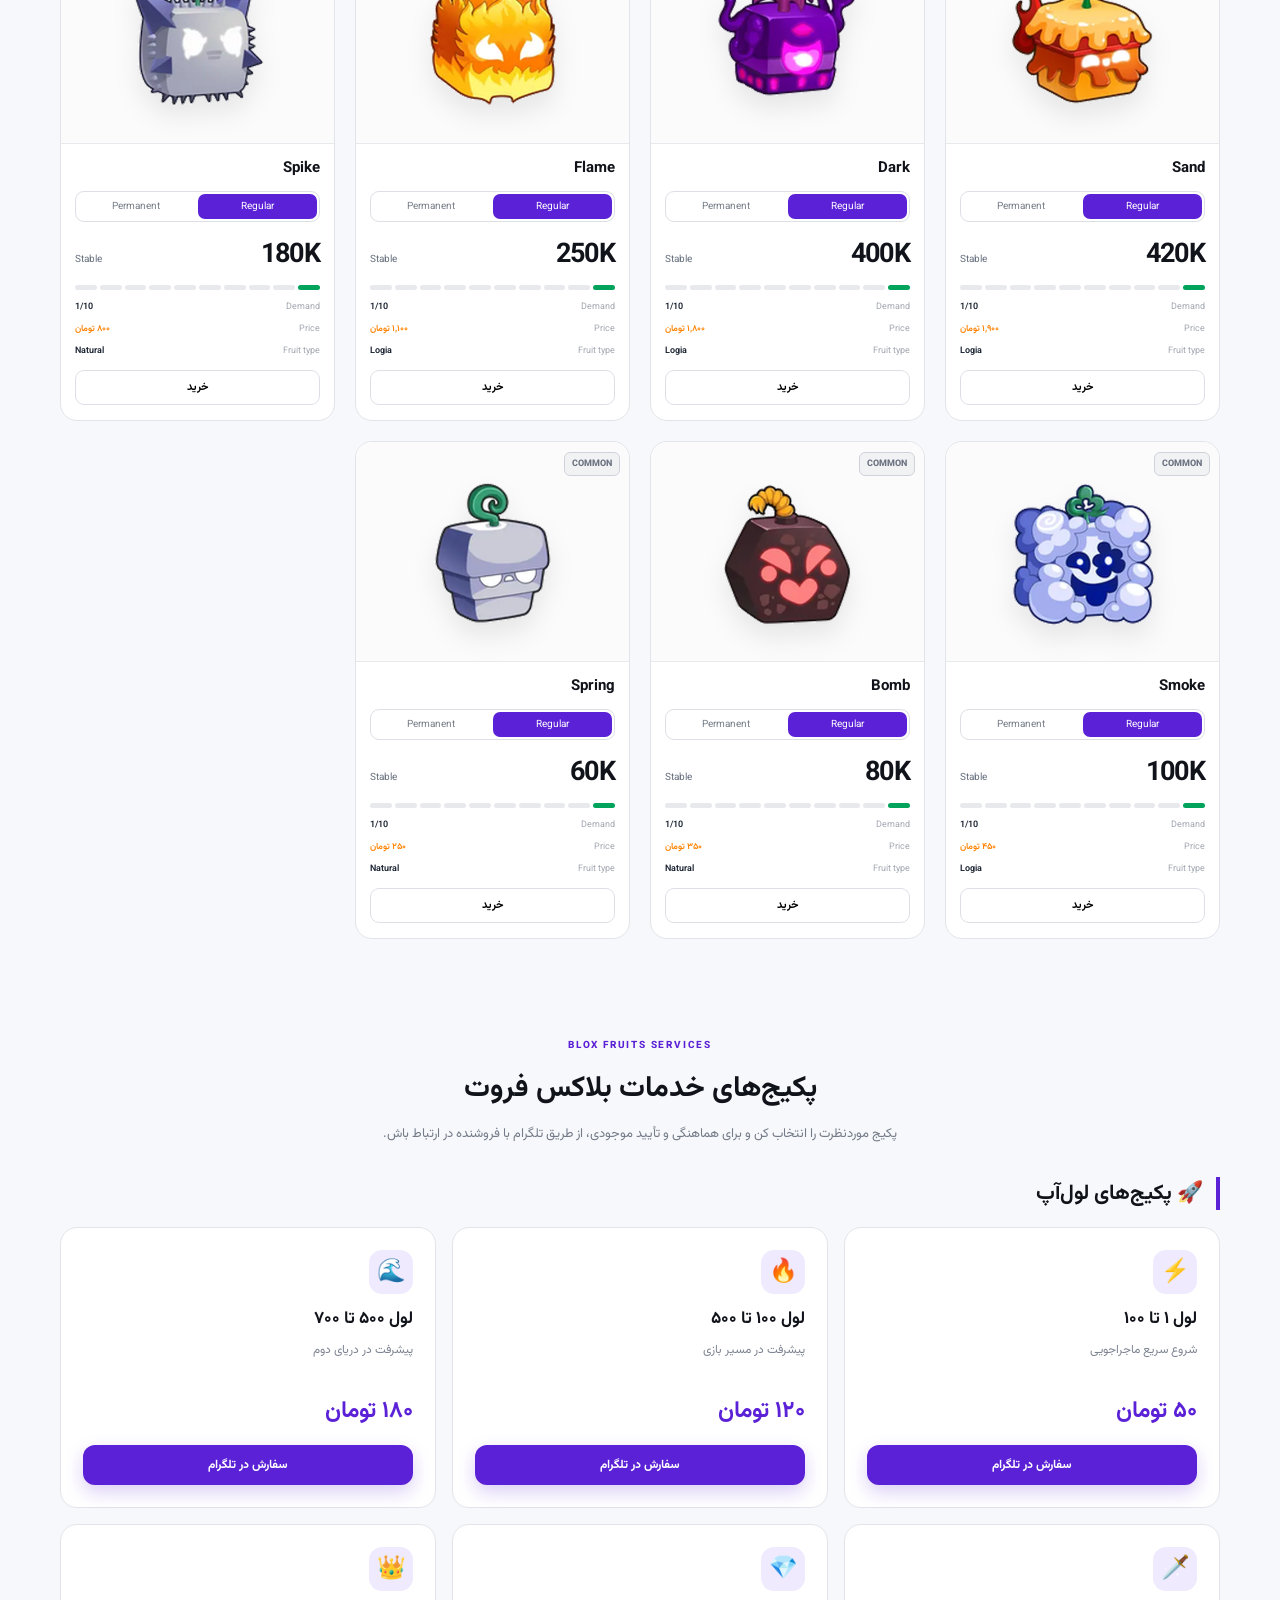
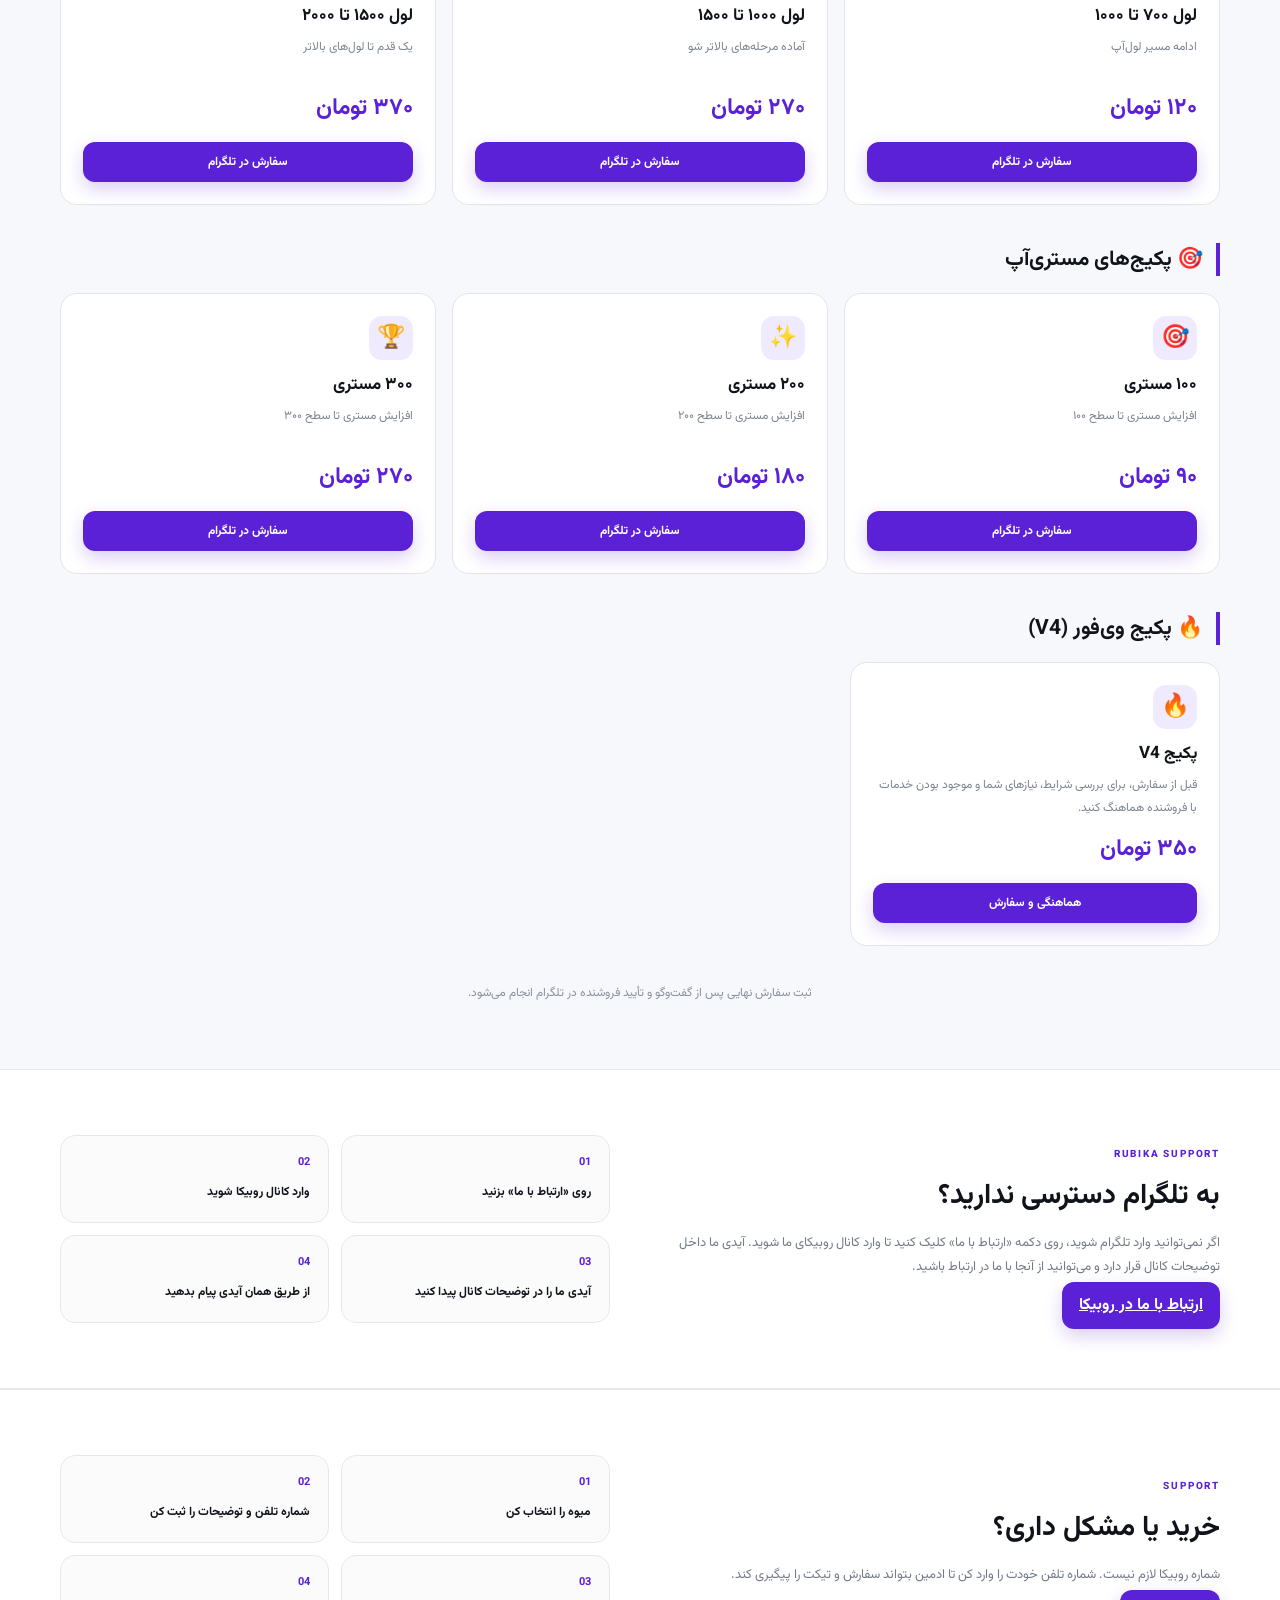
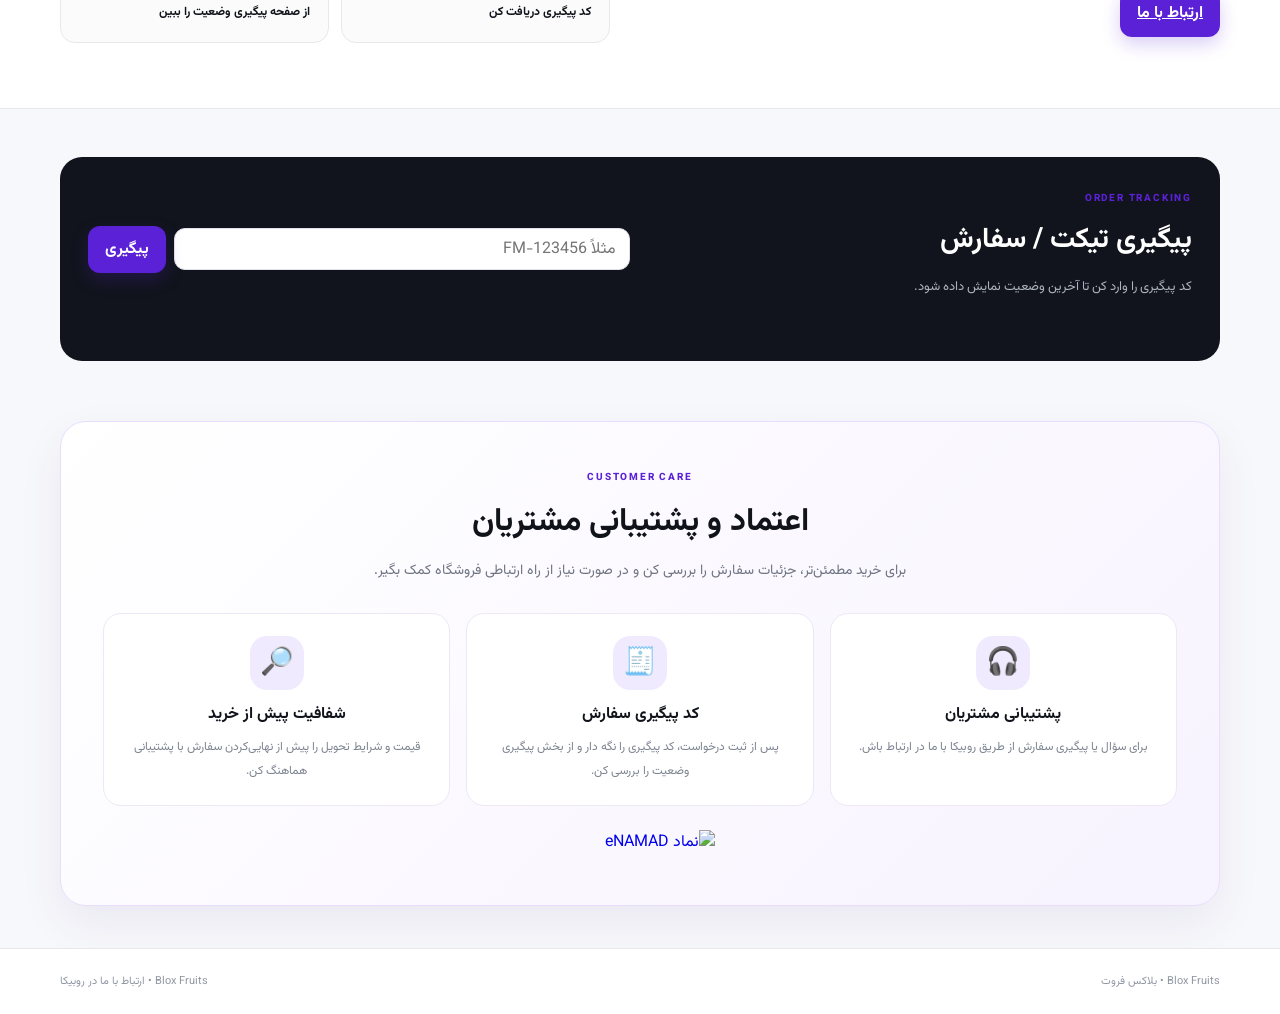
==== commit 3e2eff8b: "Add files via upload" ====
--- a/index.html
+++ b/index.html
@@ -190,14 +190,11 @@
       </article>
     </div>
     <div class="trust-badge-wrap">
-      <div class="trust-badge" role="img" aria-label="نشان گرافیکی اعتماد و پشتیبانی فروشگاه؛ اینماد رسمی نیست">
-        <span class="trust-badge-icon">✓</span>
-        <span class="trust-badge-title">اعتماد و پشتیبانی</span>
-        <span class="trust-badge-subtitle">خدمات بلاکس فروت</span>
-      </div>
-      <p class="trust-badge-note">نشان اختصاصی فروشگاه — اینماد رسمی نیست.</p>
-    </div>
-    <div class="trust-disclaimer">این بخش مربوط به پشتیبانی فروشگاه است و به معنی داشتن اینماد یا تأییدیه رسمی دولتی نیست.</div>
+      <a class="trust-badge-link" href="https://enamad.ir/" target="_blank" rel="noopener noreferrer" aria-label="باز کردن وب‌سایت رسمی اینماد در زبانه جدید">
+        <img class="enamad-logo" src="images/enamad.png" alt="نماد eNAMAD">
+      </a>
+      
+    </div>
   </div>
 </section>
 
--- a/style.css
+++ b/style.css
@@ -57,6 +57,12 @@
 @media(max-width:680px){.trust-grid{grid-template-columns:1fr}.trust-item{padding:18px}.trust-heading{margin-bottom:20px}.trust-section{padding-bottom:28px}}
 
 
+/* Clickable link to the official eNAMAD homepage; badge remains unofficial */
+.trust-badge-link{display:inline-flex;text-decoration:none;border-radius:50%;outline-offset:5px}
+.trust-badge-link:focus-visible{outline:3px solid #2563eb}
+.trust-badge-link:hover .trust-badge{transform:translateY(-2px);box-shadow:0 12px 28px rgba(124,58,237,.23)}
+.trust-badge{transition:transform .18s ease,box-shadow .18s ease}
+
 /* Custom trust badge (not an official eNAMAD mark) */
 .trust-badge-wrap{display:flex;flex-direction:column;align-items:center;gap:8px;margin:24px auto 8px}.trust-badge{width:150px;min-height:150px;border:3px solid #7c3aed;border-radius:50%;background:radial-gradient(circle at 50% 35%,#fff 0%,#f5f0ff 65%,#e9ddff 100%);box-shadow:0 8px 24px rgba(124,58,237,.16),inset 0 0 0 5px #fff;display:flex;flex-direction:column;align-items:center;justify-content:center;gap:7px;text-align:center;color:#4c1d95;padding:16px}.trust-badge-icon{width:38px;height:38px;border-radius:50%;display:grid;place-items:center;background:#7c3aed;color:white;font-size:24px;font-weight:900}.trust-badge-title{font-size:14px;font-weight:900}.trust-badge-subtitle{font-size:11px;color:#6d28d9}.trust-badge-note{font-size:11px;color:#6b7280;text-align:center;margin:0}
 
@@ -64,3 +70,6 @@
 .rarity.rare{color:#2f6fe0;background:#eef4ff;border-color:#a9c4f5}.rarity.uncommon{color:#16934f;background:#eafaf0;border-color:#9fdcb7}.rarity.common{color:#6b7280;background:#f1f2f4;border-color:#cfd3d9}
 .state.overpaid{color:#f0a000;font-weight:700}.state.underpaid{color:#2f6fe0;font-weight:700}.state.unstable{color:#ff7a00;font-weight:700}
 .filters{flex-wrap:wrap}
+
+/* User-provided eNAMAD logo image; linked to the official homepage */
+.enamad-logo{display:block;width:150px;max-width:100%;height:auto;border-radius:4px;transition:transform .18s ease,box-shadow .18s ease}.trust-badge-link:hover .enamad-logo{transform:translateY(-2px);box-shadow:0 8px 20px rgba(0,0,0,.12)}
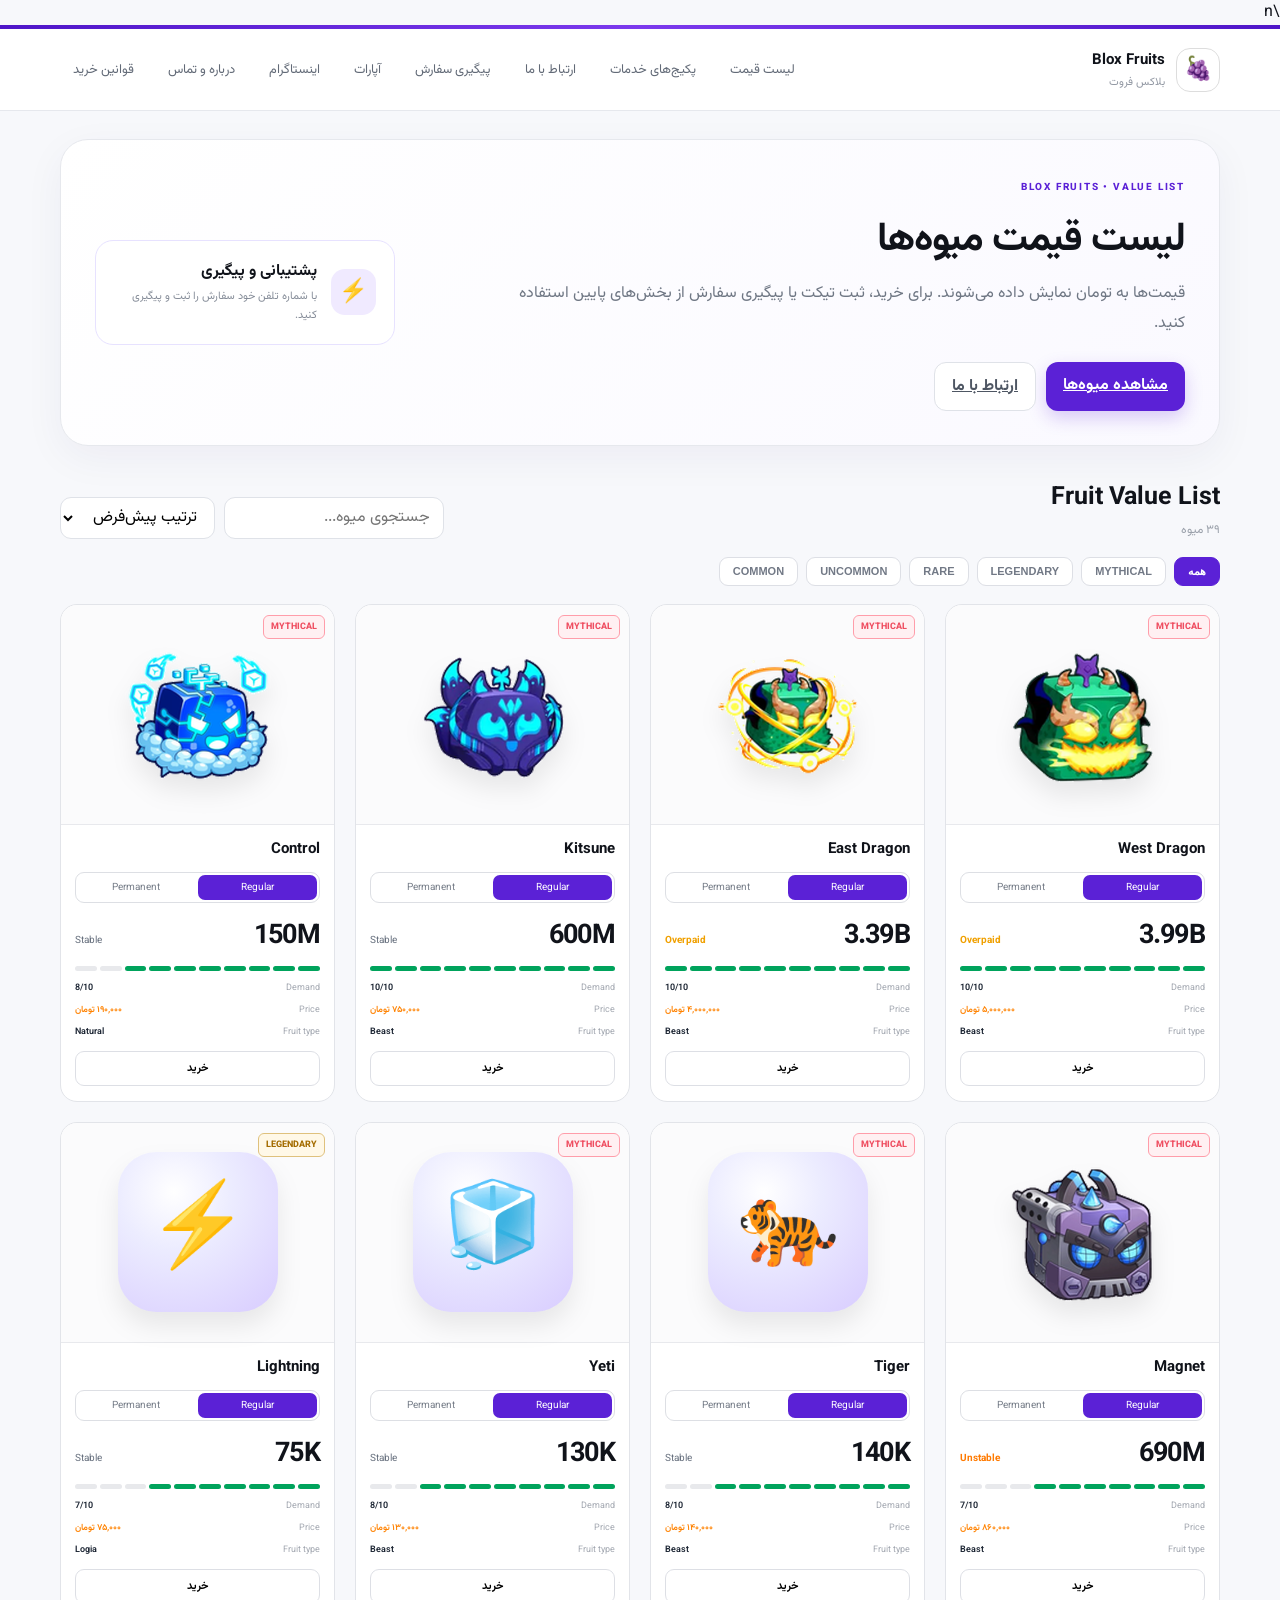
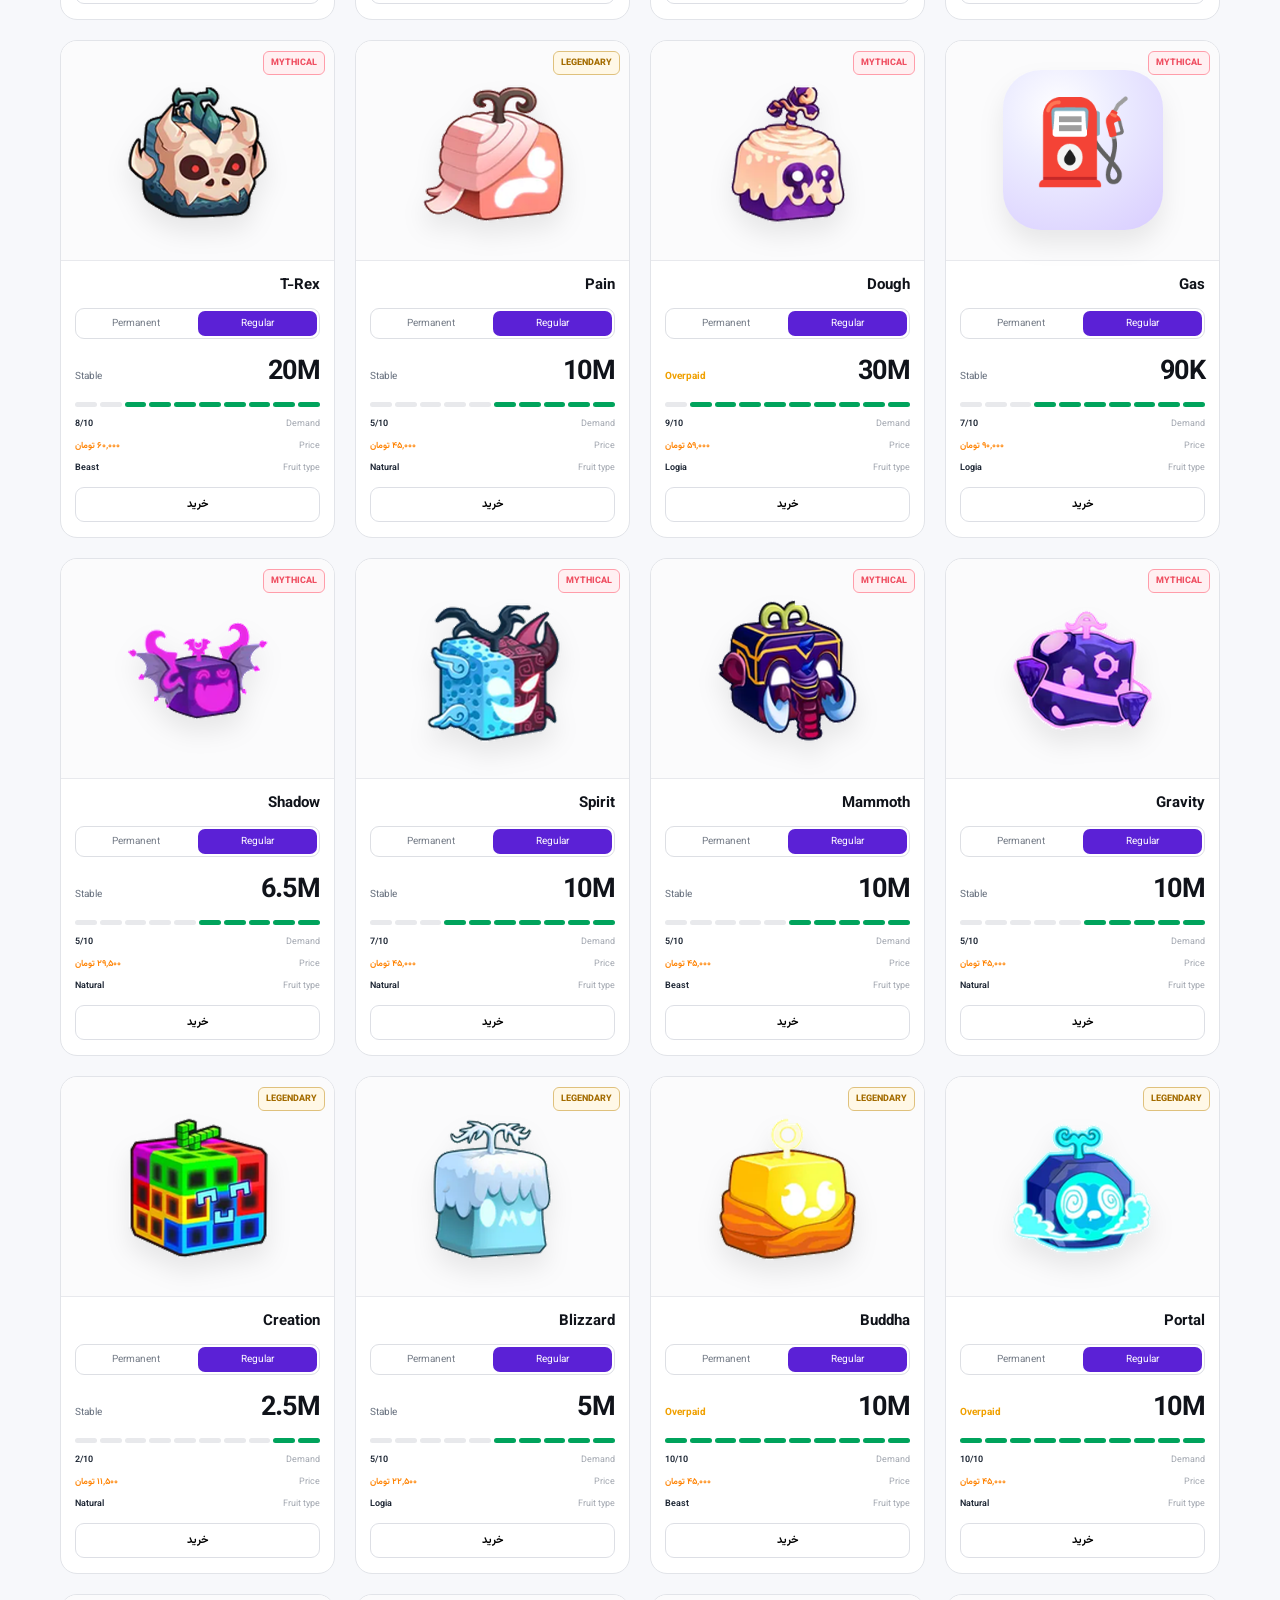
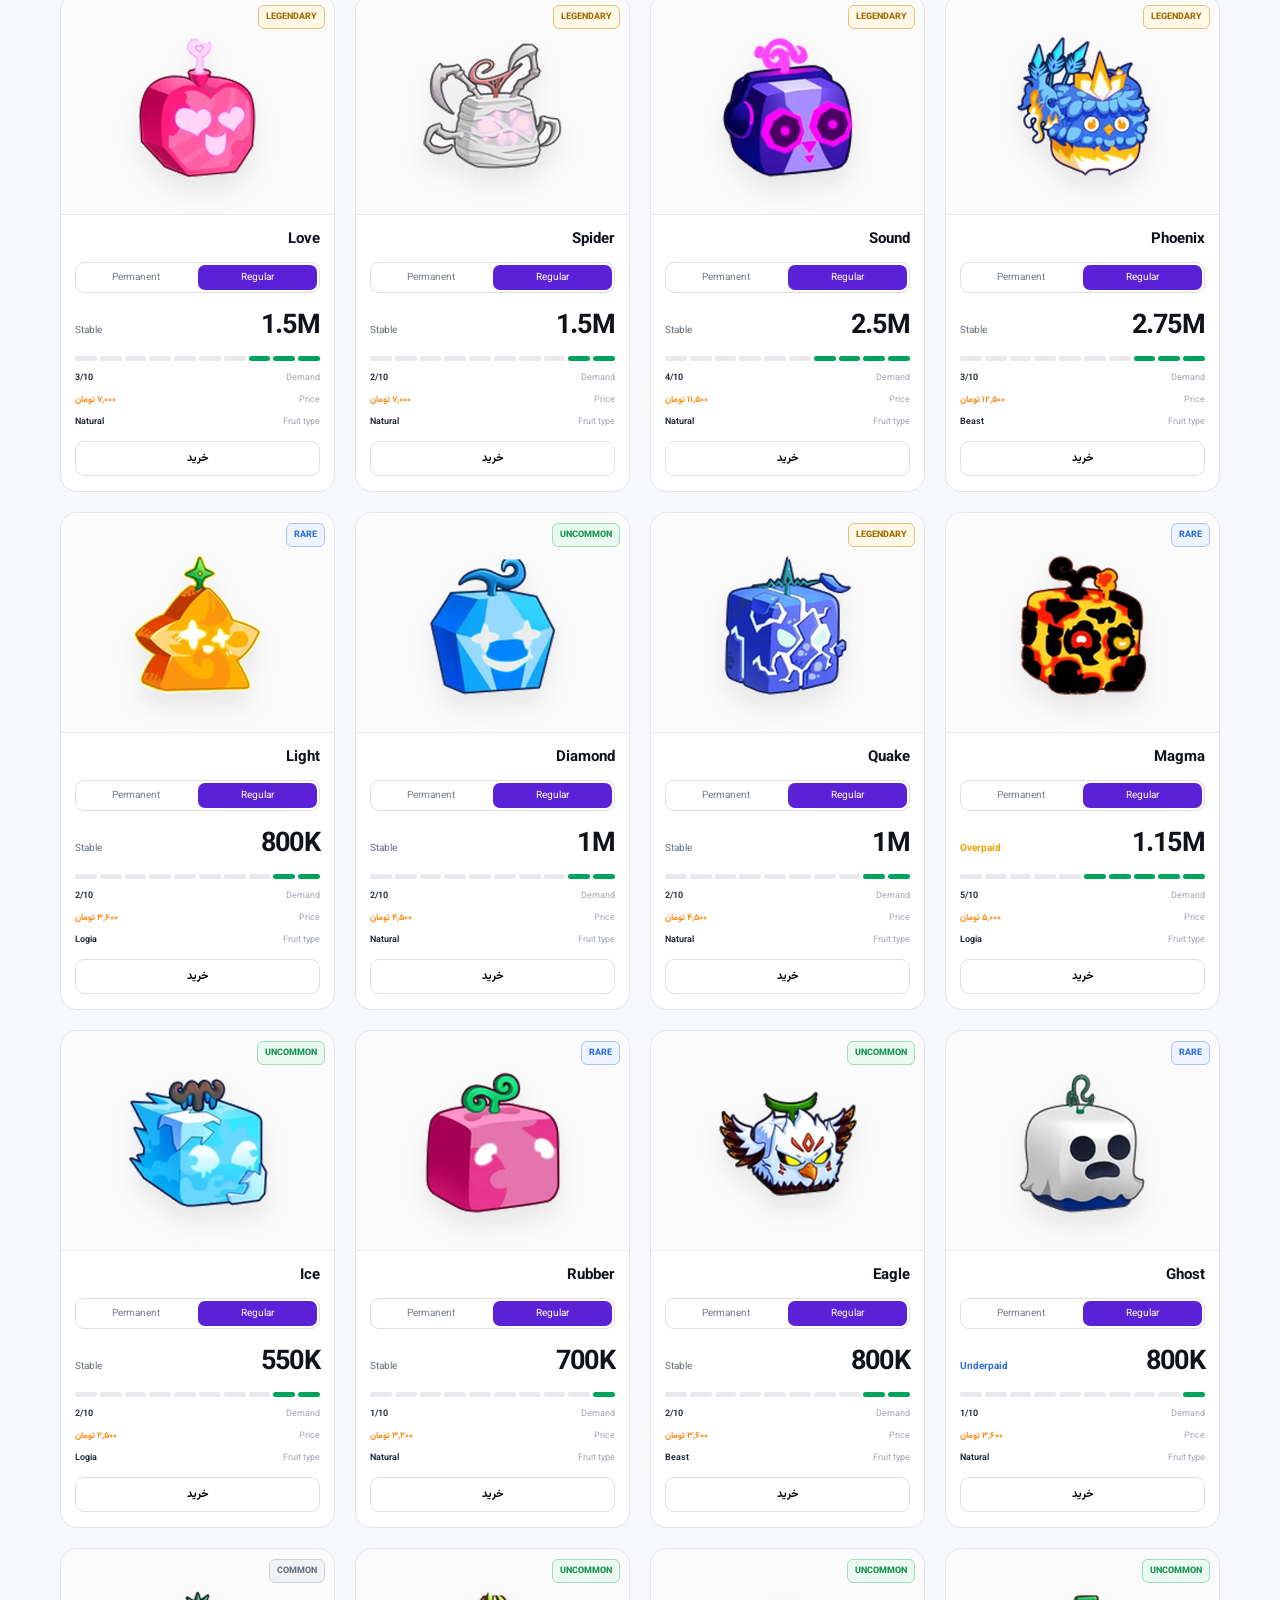
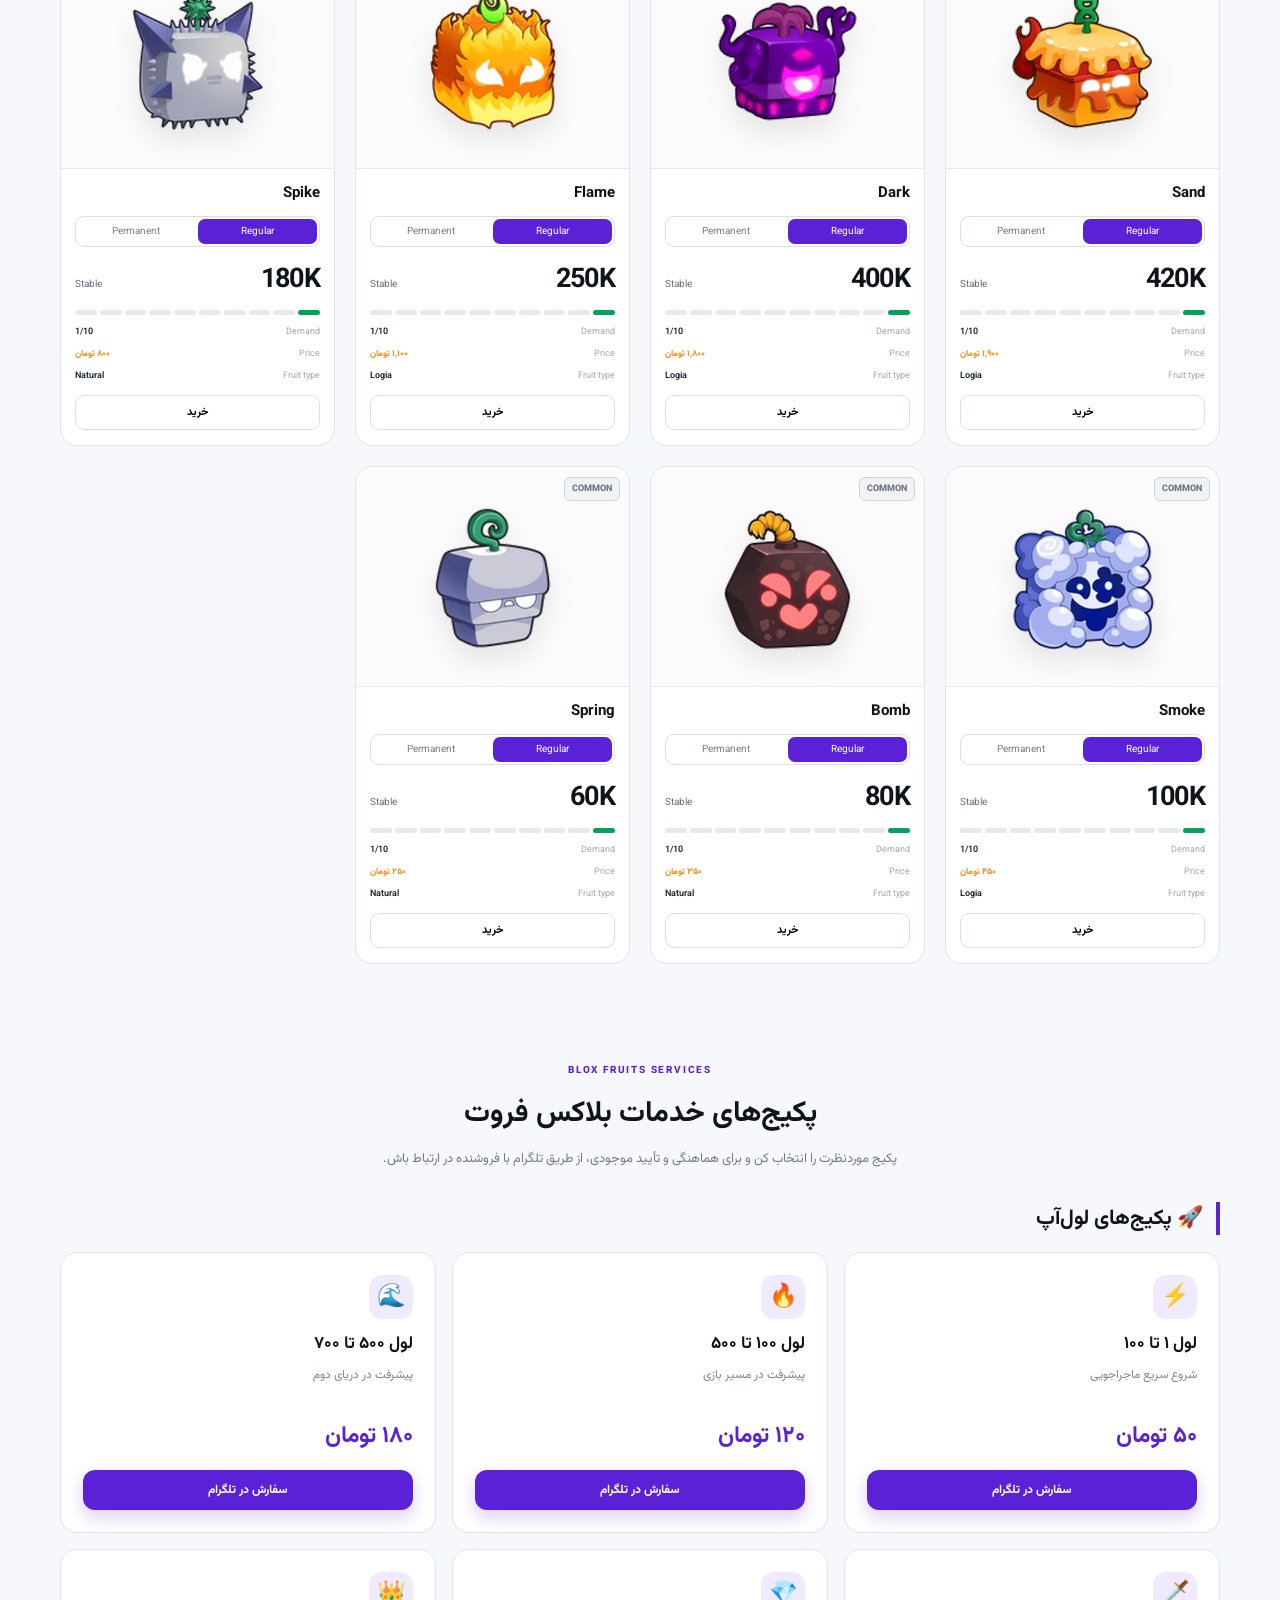
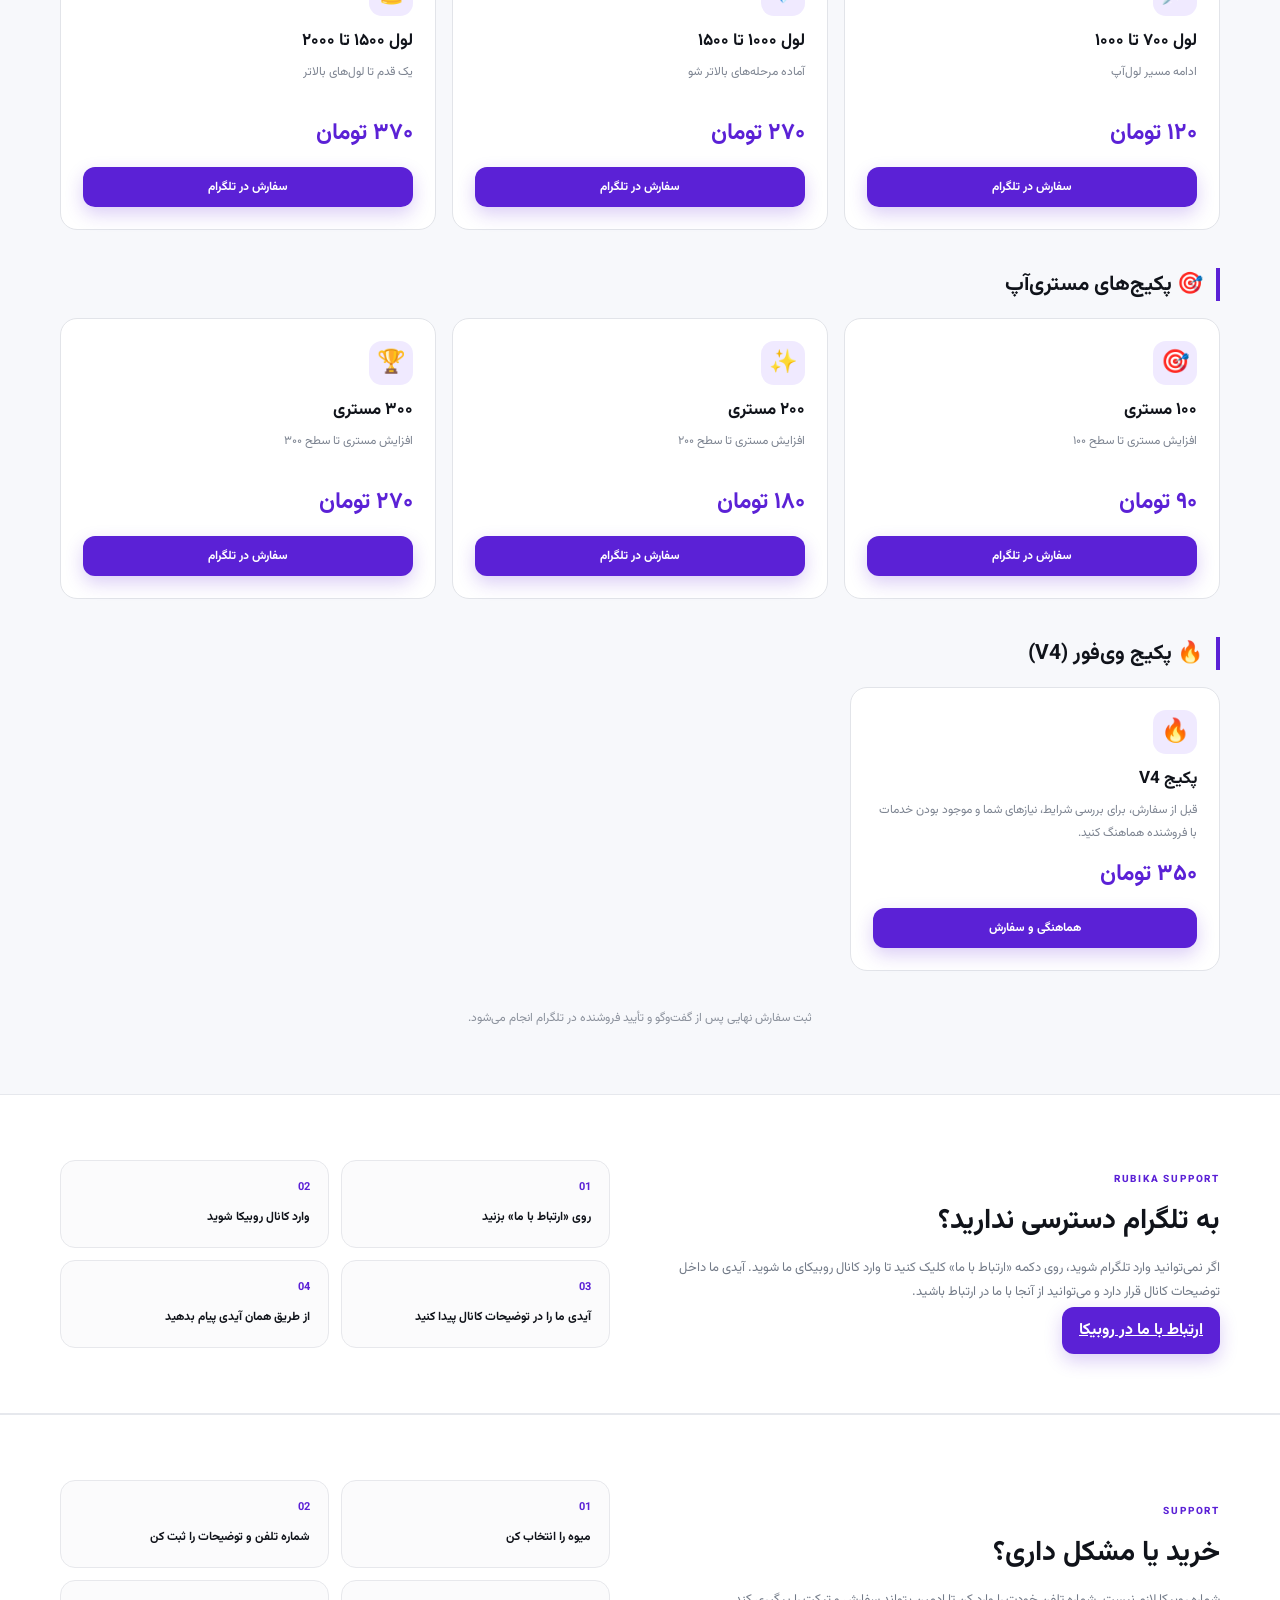
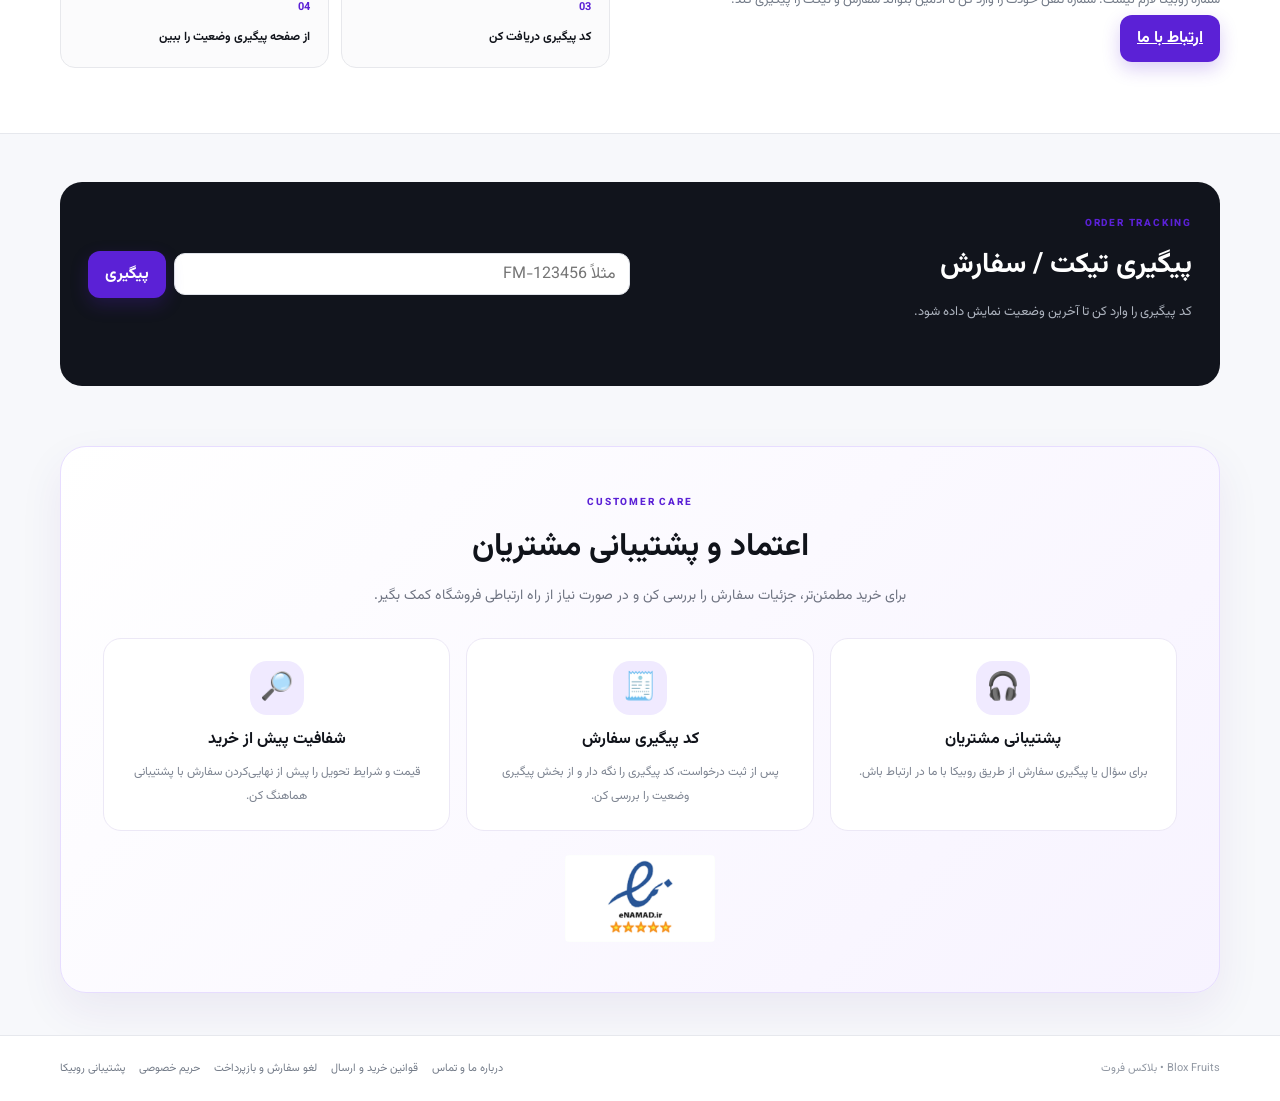
==== commit 04c55f77: "Add files via upload" ====
--- a/index.html
+++ b/index.html
@@ -3,7 +3,7 @@
 <head>
 <meta charset="utf-8">
 <meta name="viewport" content="width=device-width,initial-scale=1">
-<title>Blox Fruits | بلاکس فروت</title>
+<title>Blox Fruits | بلاکس فروت</title>\n<meta name="description" content="فروشگاه خدمات و آیتم‌های مرتبط با بازی Blox Fruits؛ پیش از سفارش قوانین خرید، تحویل و پشتیبانی را مطالعه کنید.">
 <link rel="preconnect" href="https://fonts.googleapis.com">
 <link rel="preconnect" href="https://fonts.gstatic.com" crossorigin>
 <link href="https://fonts.googleapis.com/css2?family=Inter:wght@400;500;600;700;800&family=Vazirmatn:wght@400;500;600;700;800&display=swap" rel="stylesheet">
@@ -29,6 +29,8 @@
   
       <a href="https://www.aparat.com/Mkai91" target="_blank" rel="noopener noreferrer">آپارات</a>
       <a href="https://instagram.com/mikss12m?obrf=aGUxc2wwbnR4OXQ3" target="_blank" rel="noopener noreferrer">اینستاگرام</a>
+      <a href="about.html">درباره و تماس</a>
+      <a href="terms.html">قوانین خرید</a>
     </nav>
 </header>
 
@@ -200,7 +202,13 @@
 
 <footer>
   <div>Blox Fruits • بلاکس فروت</div>
-  <div>Blox Fruits • ارتباط با ما در روبیکا</div>
+  <div class="footer-links">
+    <a href="about.html">درباره ما و تماس</a>
+    <a href="terms.html">قوانین خرید و ارسال</a>
+    <a href="returns.html">لغو سفارش و بازپرداخت</a>
+    <a href="privacy.html">حریم خصوصی</a>
+    <a href="https://rubika.ir/bloxforut" target="_blank" rel="noopener noreferrer">پشتیبانی روبیکا</a>
+  </div>
 </footer><script>
 const defaultFruits = [
   {name:"West Dragon", price:5000000, rarity:"mythical", value:"3.99B", demand:10, type:"Beast", emoji:"🐉", img:"images/west-dragon.png", status:"Overpaid", stock:10},
--- a/style.css
+++ b/style.css
@@ -73,3 +73,23 @@
 
 /* User-provided eNAMAD logo image; linked to the official homepage */
 .enamad-logo{display:block;width:150px;max-width:100%;height:auto;border-radius:4px;transition:transform .18s ease,box-shadow .18s ease}.trust-badge-link:hover .enamad-logo{transform:translateY(-2px);box-shadow:0 8px 20px rgba(0,0,0,.12)}
+
+
+/* Legal readiness pages and transparent eNAMAD status */
+.enamad-status{width:min(310px,100%);min-height:105px;border:2px solid #d9dce3;border-radius:16px;background:#fff;display:flex;flex-direction:column;align-items:center;justify-content:center;gap:7px;padding:16px;text-align:center;color:#343946}
+.enamad-status-icon{width:30px;height:30px;border-radius:50%;display:grid;place-items:center;background:#eefbf4;color:#167449;font-size:18px;font-weight:900}
+.enamad-status strong{font-size:14px}
+.enamad-status span:last-child{font-size:11px;color:#737b88;line-height:1.8}
+.trust-badge-wrap>a{font-size:12px;color:var(--purple);text-decoration:none}
+.trust-badge-wrap>a:hover{text-decoration:underline}
+.footer-links{display:flex;gap:14px;flex-wrap:wrap}
+.footer-links a{color:#737b88;text-decoration:none}
+.footer-links a:hover{color:var(--purple)}
+.legal-page{max-width:900px;margin:34px auto 55px;padding:clamp(20px,4vw,38px);background:#fff;border:1px solid var(--line);border-radius:22px;line-height:2}
+.legal-page h1{font-size:clamp(25px,4vw,34px);margin:8px 0 16px}
+.legal-page h2{font-size:19px;margin:26px 0 8px}
+.legal-page p,.legal-page li{color:#596170;font-size:14px}
+.legal-page .notice{padding:14px 16px;border:1px solid #ead8a0;background:#fff9e7;border-radius:12px;color:#745b13;font-size:13px}
+.legal-page .placeholder{background:#fff1d6;padding:1px 5px;border-radius:5px;color:#704f00}
+.legal-page .back-link{display:inline-block;margin-top:16px;color:var(--purple);text-decoration:none}
+@media(max-width:760px){.footer-links{margin-top:12px;display:grid;gap:9px}.legal-page{margin:18px 14px 35px}.nav a{display:none}}
